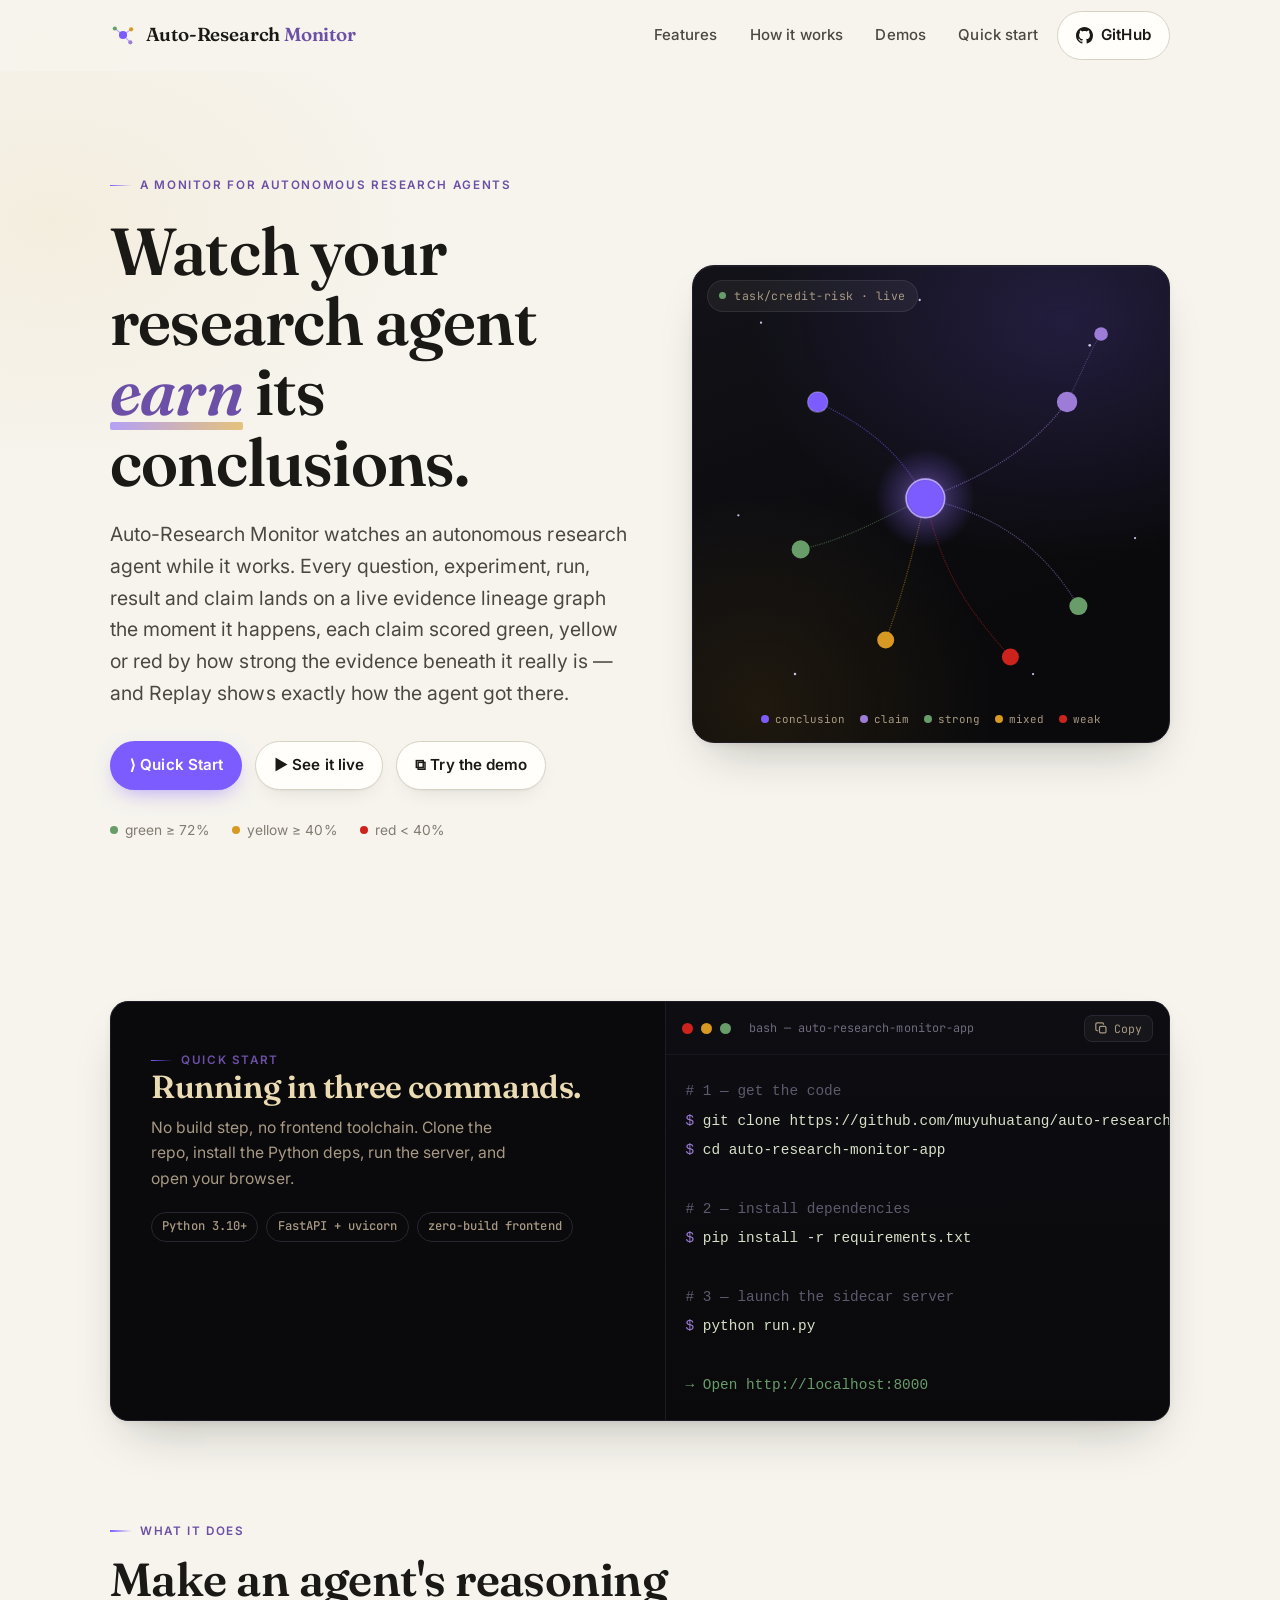
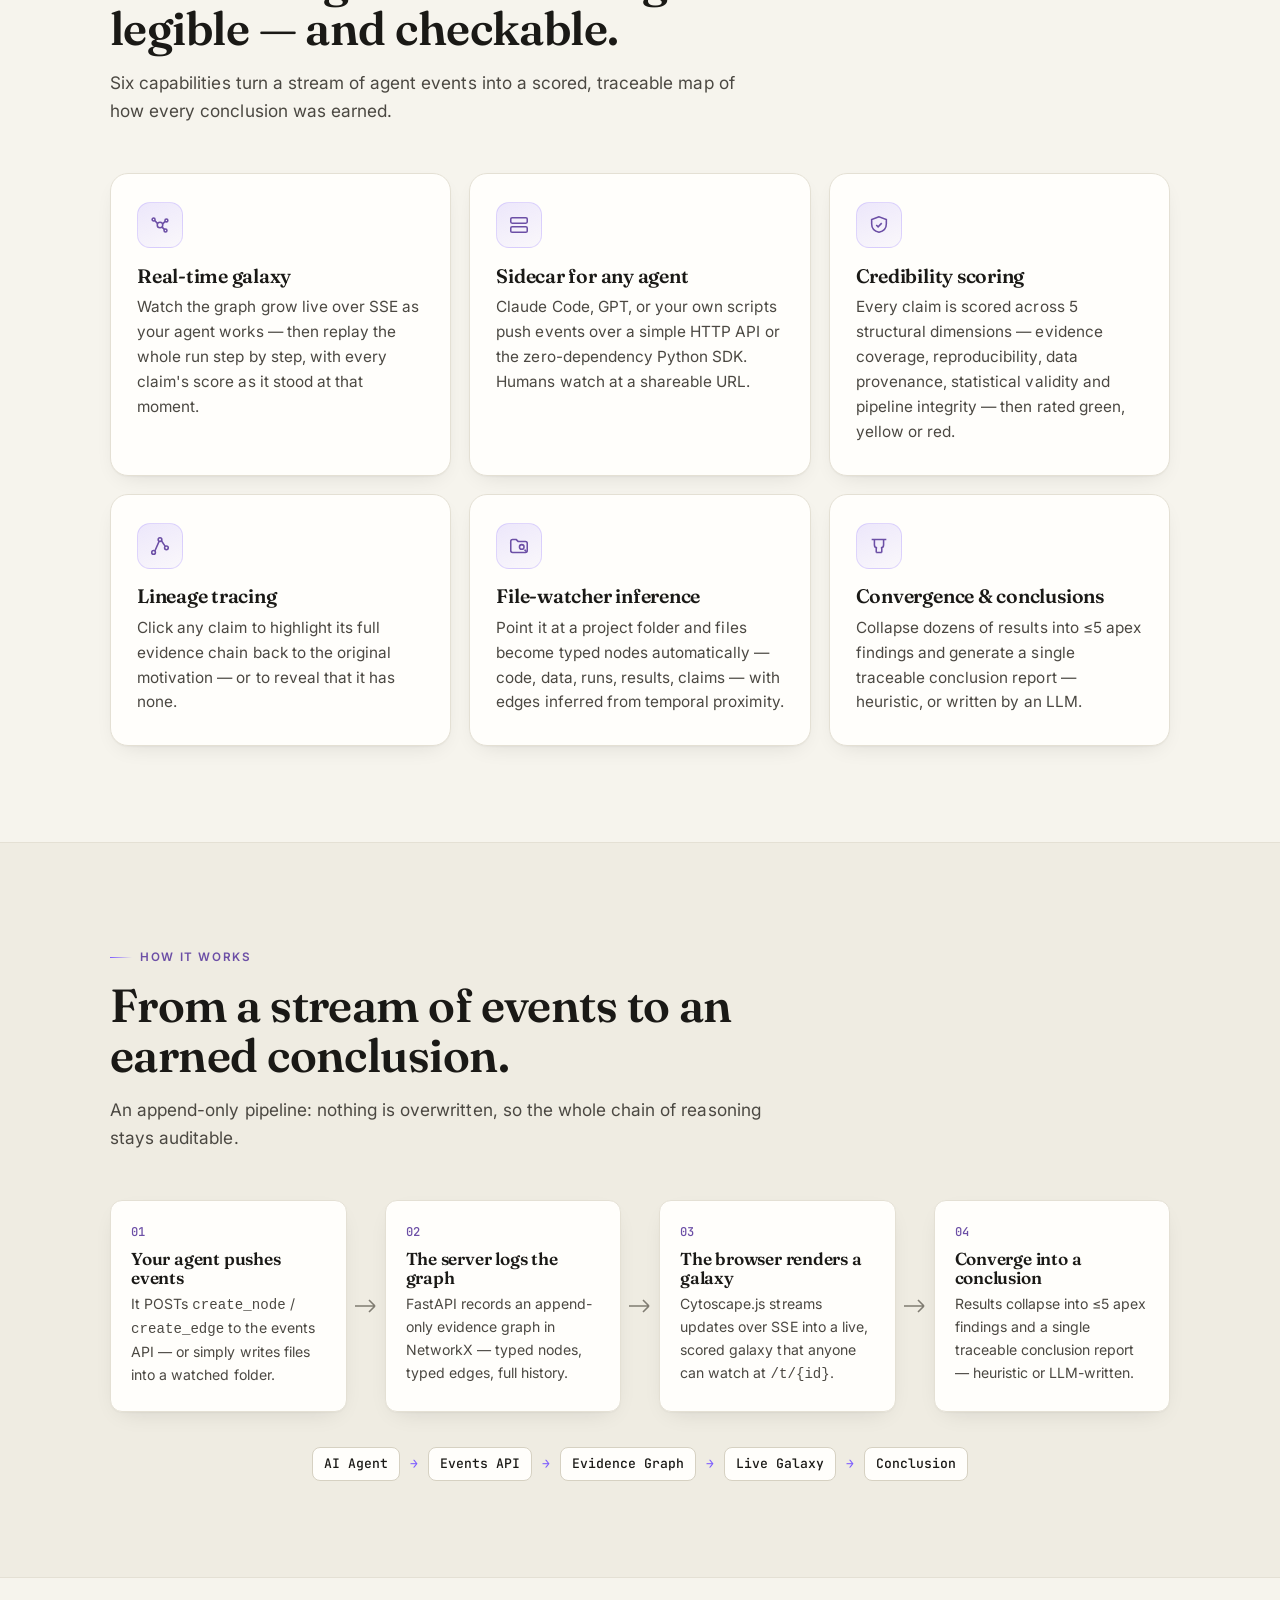
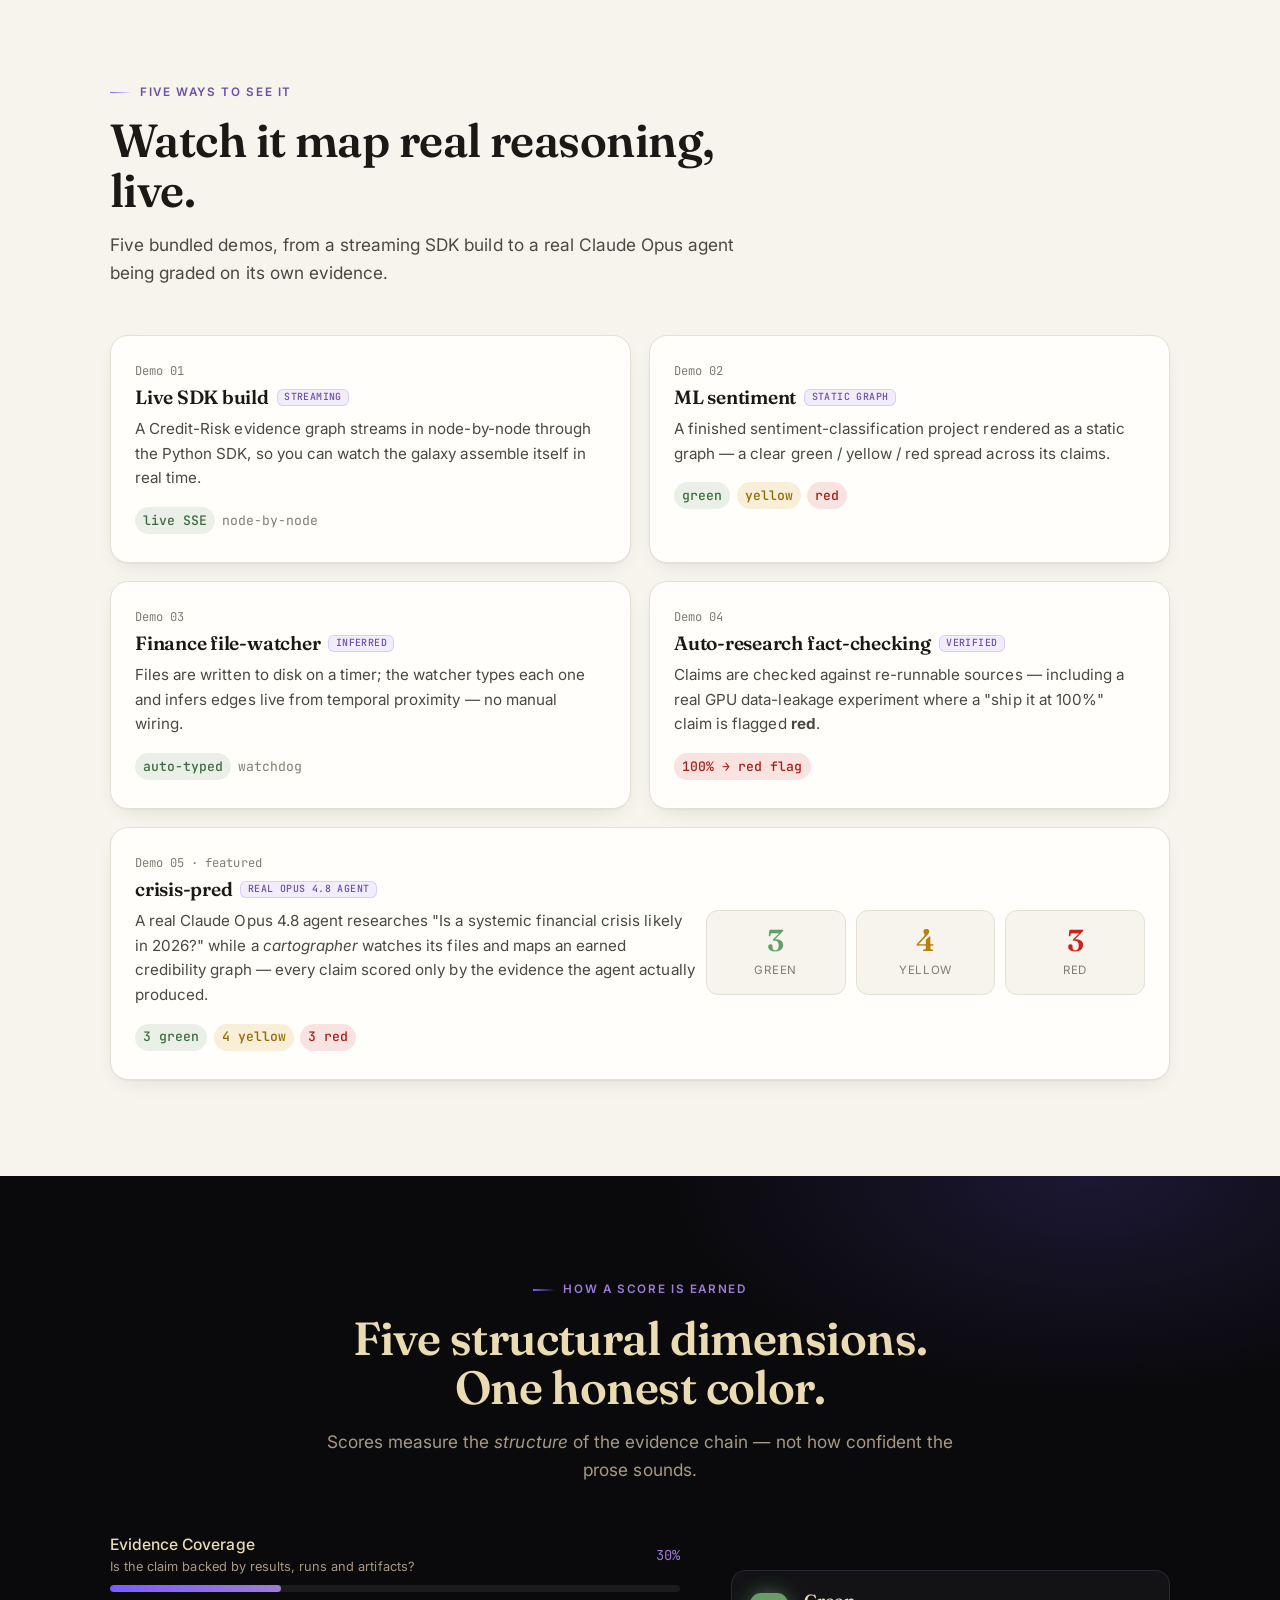
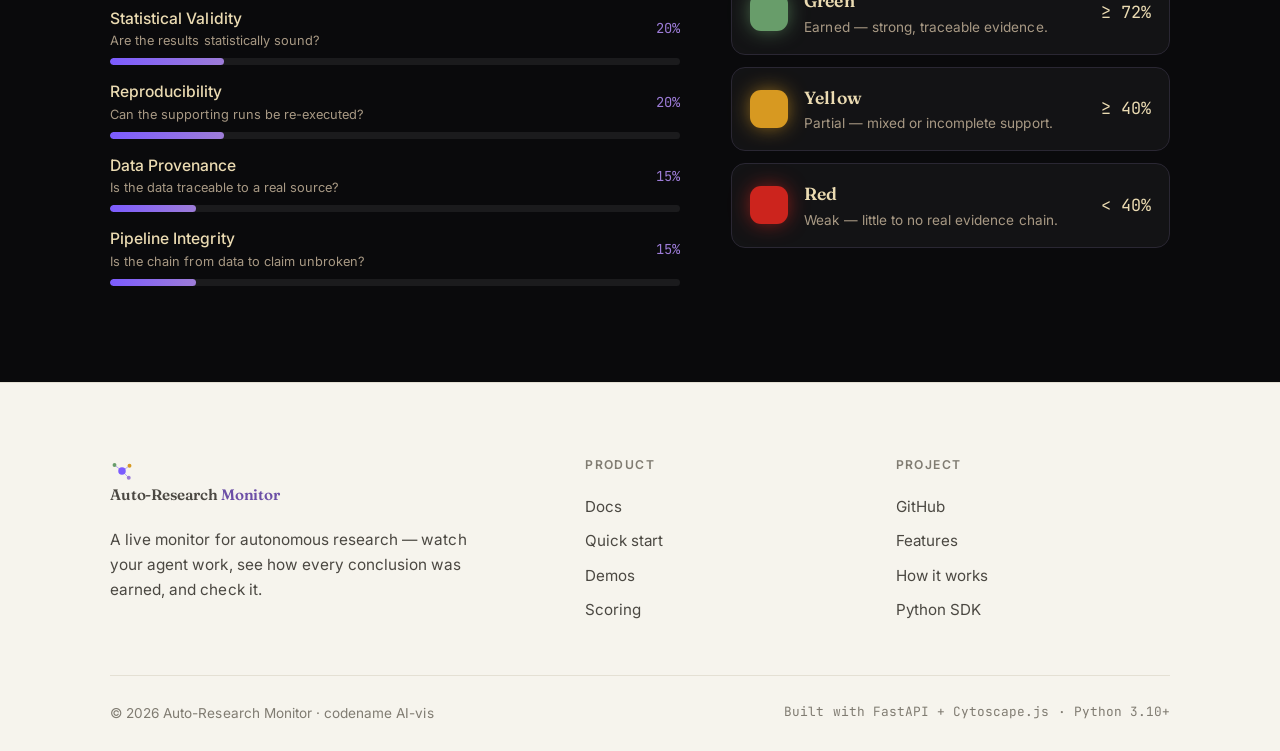
==== index.html @ 01b4f95c "Pages site" ====
<!DOCTYPE html>
<html lang="en">
<head>
<meta charset="UTF-8" />
<meta name="viewport" content="width=device-width, initial-scale=1.0" />
<title>Auto-Research Monitor — watch your research agent earn its conclusions</title>
<meta name="description" content="A live monitor for autonomous research agents. Every question, experiment, run, result and claim on one evidence lineage graph, each claim scored green/yellow/red by how strong the evidence beneath it really is." />

<!-- Open Graph -->
<meta property="og:title" content="Auto-Research Monitor" />
<meta property="og:description" content="Watch your research agent earn its conclusions: every claim scored by the evidence beneath it." />
<meta property="og:type" content="website" />
<meta property="og:url" content="https://muyuhuatang.github.io/auto-research-monitor/" />
<meta property="og:image" content="https://muyuhuatang.github.io/auto-research-monitor/media/hero-galaxy.png" />
<meta name="twitter:card" content="summary_large_image" />
<link rel="canonical" href="https://muyuhuatang.github.io/auto-research-monitor/" />

<link rel="preconnect" href="https://fonts.googleapis.com" />
<link rel="preconnect" href="https://fonts.gstatic.com" crossorigin />
<link href="https://fonts.googleapis.com/css2?family=Fraunces:opsz,wght@9..144,400;9..144,500;9..144,600;9..144,700&family=Inter:wght@400;450;500;600&family=JetBrains+Mono:wght@400;500&display=swap" rel="stylesheet" />

<link rel="icon" href="data:image/svg+xml,%3Csvg xmlns='http://www.w3.org/2000/svg' viewBox='0 0 32 32'%3E%3Ccircle cx='16' cy='16' r='5' fill='%237C5CFF'/%3E%3Ccircle cx='6' cy='8' r='2.5' fill='%23689D6A'/%3E%3Ccircle cx='26' cy='9' r='2.5' fill='%23D79921'/%3E%3Ccircle cx='25' cy='25' r='2.5' fill='%239D7CD8'/%3E%3Cg stroke='%237C5CFF' stroke-width='1' opacity='.5'%3E%3Cline x1='16' y1='16' x2='6' y2='8'/%3E%3Cline x1='16' y1='16' x2='26' y2='9'/%3E%3Cline x1='16' y1='16' x2='25' y2='25'/%3E%3C/g%3E%3C/svg%3E" />

<style>
  :root {
    /* Light "openclaw" base */
    --cream: #f6f4ed;
    --cream-2: #efece2;
    --paper: #fffefb;
    --ink: #1a1916;
    --ink-soft: #4b4842;
    --ink-faint: #807c72;
    --line: #e4e0d4;
    --line-strong: #d6d1c2;

    /* Product accents (echo the real app palette) */
    --violet: #7C5CFF;
    --violet-2: #9D7CD8;
    --violet-deep: #6C4FA6;
    --amber: #D79921;
    --green: #689D6A;
    --yellow: #D79921;
    --red: #CC241D;

    /* Galaxy (dark panel) */
    --galaxy: #0a0a0c;
    --galaxy-2: #131319;
    --galaxy-line: #2a2733;
    --galaxy-text: #EBDBB2;
    --galaxy-muted: #A89984;

    --radius: 18px;
    --radius-sm: 12px;
    --shadow-card: 0 1px 2px rgba(26,25,22,.04), 0 8px 24px -12px rgba(26,25,22,.16);
    --shadow-lift: 0 2px 6px rgba(26,25,22,.06), 0 24px 48px -20px rgba(26,25,22,.28);
    --maxw: 1140px;
    --ease: cubic-bezier(.22,.61,.36,1);
  }

  * { box-sizing: border-box; }
  html { scroll-behavior: smooth; -webkit-text-size-adjust: 100%; }
  @media (prefers-reduced-motion: reduce) {
    html { scroll-behavior: auto; }
    *, *::before, *::after { animation-duration: .001ms !important; animation-iteration-count: 1 !important; transition-duration: .001ms !important; }
  }

  body {
    margin: 0;
    font-family: "Inter", system-ui, sans-serif;
    color: var(--ink);
    background-color: var(--cream);
    background-image:
      radial-gradient(900px 500px at 82% -8%, rgba(124,92,255,.10), transparent 60%),
      radial-gradient(700px 460px at 4% 4%, rgba(215,153,33,.07), transparent 55%);
    line-height: 1.62;
    font-size: 17px;
    letter-spacing: .002em;
    -webkit-font-smoothing: antialiased;
    text-rendering: optimizeLegibility;
  }

  h1, h2, h3 { font-family: "Fraunces", Georgia, serif; font-weight: 600; line-height: 1.06; letter-spacing: -.012em; color: var(--ink); margin: 0; }

  a { color: inherit; text-decoration: none; }
  img, svg { display: block; max-width: 100%; }

  :focus-visible { outline: 2.5px solid var(--violet); outline-offset: 3px; border-radius: 4px; }

  .wrap { width: 100%; max-width: var(--maxw); margin-inline: auto; padding-inline: clamp(20px, 5vw, 40px); }

  .eyebrow {
    display: inline-flex; align-items: center; gap: .5rem;
    font-size: .73rem; font-weight: 600; letter-spacing: .14em; text-transform: uppercase;
    color: var(--violet-deep);
  }
  .eyebrow::before { content: ""; width: 22px; height: 1.5px; background: linear-gradient(90deg, var(--violet), transparent); }

  /* skip link */
  .skip { position: absolute; left: -999px; top: 0; background: var(--ink); color: var(--cream); padding: .7rem 1.1rem; border-radius: 0 0 10px 0; z-index: 200; }
  .skip:focus { left: 0; }

  /* ---------- NAV ---------- */
  header.nav {
    position: sticky; top: 0; z-index: 100;
    background: color-mix(in srgb, var(--cream) 82%, transparent);
    backdrop-filter: saturate(160%) blur(14px);
    -webkit-backdrop-filter: saturate(160%) blur(14px);
    border-bottom: 1px solid transparent;
    transition: border-color .3s, background .3s;
  }
  header.nav.scrolled { border-bottom-color: var(--line); background: color-mix(in srgb, var(--cream) 90%, transparent); }
  .nav-inner { display: flex; align-items: center; justify-content: space-between; height: 70px; }
  .brand { display: inline-flex; align-items: center; gap: .6rem; font-family: "Fraunces", serif; font-weight: 600; font-size: 1.18rem; letter-spacing: -.01em; }
  .brand .mark { flex: none; }
  .brand b { color: var(--violet-deep); font-weight: 600; }

  .nav-links { display: flex; align-items: center; gap: .35rem; }
  .nav-links a.navlink {
    padding: .5rem .85rem; border-radius: 999px; font-size: .94rem; font-weight: 500; color: var(--ink-soft);
    transition: color .18s, background .18s;
  }
  .nav-links a.navlink:hover { color: var(--ink); background: var(--cream-2); }

  .btn {
    display: inline-flex; align-items: center; gap: .5rem; justify-content: center;
    font-family: inherit; font-size: .95rem; font-weight: 600; cursor: pointer;
    padding: .7rem 1.15rem; border-radius: 999px; border: 1px solid transparent;
    transition: transform .16s var(--ease), box-shadow .2s, background .2s, border-color .2s, color .2s;
    white-space: nowrap;
  }
  .btn:active { transform: translateY(1px); }
  .btn-primary { background: var(--ink); color: var(--cream); box-shadow: 0 6px 18px -8px rgba(26,25,22,.5); }
  .btn-primary:hover { background: #2c2a25; transform: translateY(-2px); box-shadow: 0 12px 26px -10px rgba(26,25,22,.5); }
  .btn-violet { background: var(--violet); color: #fff; box-shadow: 0 8px 22px -8px rgba(124,92,255,.6); }
  .btn-violet:hover { background: var(--violet-deep); transform: translateY(-2px); box-shadow: 0 14px 30px -10px rgba(124,92,255,.6); }
  .btn-ghost { background: var(--paper); color: var(--ink); border-color: var(--line-strong); box-shadow: var(--shadow-card); }
  .btn-ghost:hover { border-color: var(--violet-2); transform: translateY(-2px); }
  .btn-git { background: var(--paper); border-color: var(--line-strong); color: var(--ink); font-weight: 600; }
  .btn-git:hover { border-color: var(--ink); transform: translateY(-1px); }

  .nav-toggle { display: none; }

  /* ---------- HERO ---------- */
  .hero { padding: clamp(48px, 8vw, 96px) 0 clamp(40px, 6vw, 64px); position: relative; }
  .hero-grid { display: grid; grid-template-columns: 1.04fr .96fr; gap: clamp(32px, 5vw, 68px); align-items: center; }

  .hero h1 { font-size: clamp(2.5rem, 5.6vw, 4.15rem); font-weight: 600; margin-top: 1.3rem; }
  .hero h1 .accent { font-style: italic; color: var(--violet-deep); position: relative; }
  .hero h1 .accent::after {
    content: ""; position: absolute; left: 0; right: 0; bottom: .04em; height: .12em;
    background: linear-gradient(90deg, var(--violet), var(--amber)); border-radius: 2px; opacity: .55;
  }
  .hero p.lede { font-size: clamp(1.05rem, 1.7vw, 1.22rem); color: var(--ink-soft); max-width: 34ch; margin: 1.4rem 0 0; }
  @media (min-width: 901px){ .hero p.lede { max-width: 46ch; } }
  .hero-cta { display: flex; flex-wrap: wrap; gap: .8rem; margin-top: 2rem; }
  .hero-meta { margin-top: 1.8rem; display: flex; flex-wrap: wrap; gap: 1.4rem; color: var(--ink-faint); font-size: .86rem; }
  .hero-meta span { display: inline-flex; align-items: center; gap: .45rem; }
  .dot { width: 8px; height: 8px; border-radius: 50%; flex: none; }

  /* fade/stagger entrance */
  .reveal { opacity: 0; transform: translateY(16px); animation: rise .8s var(--ease) forwards; }
  @keyframes rise { to { opacity: 1; transform: none; } }
  .d1{animation-delay:.05s}.d2{animation-delay:.13s}.d3{animation-delay:.21s}.d4{animation-delay:.29s}.d5{animation-delay:.37s}

  /* GALAXY PANEL */
  .galaxy-panel {
    position: relative; border-radius: 22px; overflow: hidden;
    background:
      radial-gradient(120% 90% at 78% 12%, rgba(124,92,255,.18), transparent 55%),
      radial-gradient(90% 80% at 14% 92%, rgba(215,153,33,.10), transparent 55%),
      linear-gradient(160deg, #121218, var(--galaxy) 70%);
    border: 1px solid #1f1d28;
    box-shadow: var(--shadow-lift), inset 0 1px 0 rgba(255,255,255,.04);
    aspect-ratio: 1 / 1;
  }
  .galaxy-panel .pchip {
    position: absolute; top: 14px; left: 14px; z-index: 4;
    display: inline-flex; align-items: center; gap: .5rem;
    font-size: .72rem; letter-spacing: .04em; color: var(--galaxy-muted);
    background: rgba(255,255,255,.05); border: 1px solid rgba(255,255,255,.08);
    padding: .35rem .7rem; border-radius: 999px; font-family: "JetBrains Mono", monospace;
  }
  .pchip .live { width: 7px; height: 7px; border-radius: 50%; background: var(--green); box-shadow: 0 0 0 0 rgba(104,157,106,.7); animation: pulse 2s infinite; }
  @keyframes pulse { 0%{ box-shadow:0 0 0 0 rgba(104,157,106,.55);} 70%{ box-shadow:0 0 0 7px rgba(104,157,106,0);} 100%{ box-shadow:0 0 0 0 rgba(104,157,106,0);} }
  .galaxy-panel .legend {
    position: absolute; bottom: 14px; left: 14px; right: 14px; z-index: 4;
    display: flex; flex-wrap: wrap; gap: .9rem; justify-content: center;
    font-size: .68rem; color: var(--galaxy-muted); font-family: "JetBrains Mono", monospace;
  }
  .galaxy-panel .legend span { display: inline-flex; align-items: center; gap: .4rem; }
  .svg-galaxy { position: absolute; inset: 0; width: 100%; height: 100%; }
  .twinkle { animation: tw 3.4s ease-in-out infinite; }
  @keyframes tw { 0%,100%{ opacity:.35;} 50%{ opacity:.9;} }
  .node-core { transform-box: fill-box; transform-origin: center; }
  .grow { animation: grow 1s var(--ease) backwards; }
  @keyframes grow { from { opacity: 0; transform: scale(.2);} to { opacity:1; transform: scale(1);} }
  .edge { stroke-dasharray: 1; stroke-dashoffset: 1; animation: draw 1.4s var(--ease) backwards; }
  @keyframes draw { to { stroke-dashoffset: 0; } }

  /* ---------- QUICK BAND (under hero) ---------- */
  .quickband { padding-bottom: clamp(40px, 6vw, 56px); }
  .codecard {
    background: var(--galaxy); border-radius: var(--radius); border: 1px solid #1d1b25;
    box-shadow: var(--shadow-lift); overflow: hidden;
    display: grid; grid-template-columns: 1.1fr 1fr;
  }
  .codecard .copyblock { padding: clamp(26px, 3.5vw, 40px); color: var(--galaxy-text); position: relative; }
  .codecard .copyblock h2 { color: var(--galaxy-text); font-size: clamp(1.5rem, 2.6vw, 2rem); }
  .codecard .copyblock p { color: var(--galaxy-muted); margin: .7rem 0 0; font-size: .98rem; max-width: 38ch; }
  .codecard .copyblock .tags { display: flex; flex-wrap: wrap; gap: .5rem; margin-top: 1.3rem; }
  .codecard .copyblock .tags b {
    font-weight: 500; font-size: .76rem; font-family: "JetBrains Mono", monospace; color: var(--galaxy-muted);
    border: 1px solid var(--galaxy-line); border-radius: 999px; padding: .25rem .65rem;
  }
  /* min-width:0 lets a long command scroll inside pre.code instead of widening the grid
     track — the git clone URL otherwise pushed the whole card past a phone's width. */
  .terminal { background: linear-gradient(180deg, #0d0d12, #0a0a0c); border-left: 1px solid #1d1b25; padding: 0; display: flex; flex-direction: column; min-width: 0; }
  .term-bar { display: flex; align-items: center; gap: .5rem; padding: .8rem 1rem; border-bottom: 1px solid #18161f; }
  .term-bar i { width: 11px; height: 11px; border-radius: 50%; display: block; }
  .term-bar .t-title { margin-left: .6rem; font-family: "JetBrains Mono", monospace; font-size: .74rem; color: #6f6a7e; }
  .term-bar .copy-btn { margin-left: auto; }
  .copy-btn {
    font-family: "JetBrains Mono", monospace; font-size: .72rem; color: var(--galaxy-muted); cursor: pointer;
    background: rgba(255,255,255,.04); border: 1px solid var(--galaxy-line); border-radius: 8px; padding: .3rem .6rem;
    display: inline-flex; align-items: center; gap: .4rem; transition: all .18s;
  }
  .copy-btn:hover { color: var(--galaxy-text); border-color: var(--violet-2); background: rgba(124,92,255,.12); }
  .copy-btn.copied { color: var(--green); border-color: var(--green); }
  pre.code { margin: 0; padding: 1.3rem 1.2rem; overflow-x: auto; font-family: "JetBrains Mono", monospace; font-size: .9rem; line-height: 1.9; color: var(--galaxy-text); flex: 1; }
  pre.code .pmt { color: var(--violet-2); user-select: none; }
  pre.code .cmd { color: #d7e0c8; }
  pre.code .cm { color: #5e5a6e; }
  pre.code .ok { color: var(--green); }

  /* ---------- SECTION SHELL ---------- */
  section { padding: clamp(54px, 8vw, 96px) 0; }
  .sec-head { max-width: 60ch; }
  .sec-head h2 { font-size: clamp(2rem, 3.8vw, 2.9rem); margin-top: .9rem; }
  .sec-head p { color: var(--ink-soft); font-size: 1.08rem; margin: 1rem 0 0; }
  .sec-center { text-align: center; margin-inline: auto; }
  .sec-center .eyebrow { justify-content: center; }

  /* ---------- FEATURES ---------- */
  .features { padding-top: clamp(20px, 3vw, 36px); }
  .feature-grid { display: grid; grid-template-columns: repeat(3, 1fr); gap: 18px; margin-top: 3rem; }
  .fcard {
    background: var(--paper); border: 1px solid var(--line); border-radius: var(--radius);
    padding: 28px 26px 30px; box-shadow: var(--shadow-card);
    transition: transform .25s var(--ease), box-shadow .25s, border-color .25s;
    position: relative; overflow: hidden;
  }
  .fcard::after { content: ""; position: absolute; inset: 0 0 auto 0; height: 3px; background: linear-gradient(90deg, var(--violet), var(--amber)); opacity: 0; transition: opacity .25s; }
  .fcard:hover { transform: translateY(-4px); box-shadow: var(--shadow-lift); border-color: var(--line-strong); }
  .fcard:hover::after { opacity: 1; }
  .ficon {
    width: 46px; height: 46px; border-radius: 13px; display: grid; place-items: center; margin-bottom: 1.1rem;
    background: linear-gradient(155deg, rgba(124,92,255,.14), rgba(124,92,255,.04));
    border: 1px solid rgba(124,92,255,.2); color: var(--violet-deep);
  }
  .fcard h3 { font-size: 1.22rem; font-weight: 600; }
  .fcard p { color: var(--ink-soft); font-size: .96rem; margin: .55rem 0 0; }

  /* ---------- HOW IT WORKS (pipeline) ---------- */
  .how { background: var(--cream-2); border-block: 1px solid var(--line); }
  .pipeline { display: flex; align-items: stretch; gap: 0; margin-top: 3rem; flex-wrap: wrap; }
  .pstep {
    flex: 1 1 0; min-width: 180px; background: var(--paper); border: 1px solid var(--line); border-radius: var(--radius-sm);
    padding: 22px 20px 24px; position: relative; box-shadow: var(--shadow-card);
  }
  .pstep .pnum { font-family: "JetBrains Mono", monospace; font-size: .76rem; color: var(--violet-deep); font-weight: 500; }
  .pstep h3 { font-size: 1.08rem; margin-top: .5rem; font-weight: 600; }
  .pstep p { font-size: .88rem; color: var(--ink-soft); margin: .4rem 0 0; }
  .parrow { flex: 0 0 auto; align-self: center; color: var(--ink-faint); padding: 0 6px; }
  @media (max-width: 760px){ .parrow { transform: rotate(90deg); padding: 6px 0; align-self: center; } }
  .flowstrip {
    margin-top: 2.2rem; display: flex; flex-wrap: wrap; align-items: center; gap: .6rem; justify-content: center;
    font-family: "JetBrains Mono", monospace; font-size: .82rem; color: var(--ink-soft);
  }
  .flowstrip b { background: var(--paper); border: 1px solid var(--line-strong); border-radius: 8px; padding: .35rem .7rem; font-weight: 500; color: var(--ink); }
  .flowstrip .arr { color: var(--violet); font-weight: 700; }

  /* ---------- DEMOS ---------- */
  .demo-grid { display: grid; grid-template-columns: repeat(6, 1fr); gap: 18px; margin-top: 3rem; }
  .demo {
    background: var(--paper); border: 1px solid var(--line); border-radius: var(--radius);
    padding: 26px 24px 28px; box-shadow: var(--shadow-card);
    transition: transform .25s var(--ease), box-shadow .25s, border-color .25s;
  }
  .demo:hover { transform: translateY(-4px); box-shadow: var(--shadow-lift); border-color: var(--line-strong); }
  .demo.span3 { grid-column: span 3; }
  .demo.span2 { grid-column: span 2; }
  .demo.span6 { grid-column: span 6; }
  .demo .num { font-family: "JetBrains Mono", monospace; font-size: .76rem; color: var(--ink-faint); }
  .demo h3 { font-size: 1.2rem; font-weight: 600; margin-top: .35rem; display: flex; align-items: center; gap: .5rem; flex-wrap: wrap; }
  .demo h3 .tag {
    font-family: "JetBrains Mono", monospace; font-size: .62rem; letter-spacing: .04em; text-transform: uppercase;
    color: var(--violet-deep); background: rgba(124,92,255,.1); border: 1px solid rgba(124,92,255,.22);
    border-radius: 6px; padding: .15rem .4rem; font-weight: 500;
  }
  .demo p { color: var(--ink-soft); font-size: .95rem; margin: .6rem 0 0; }
  .demo .score { display: inline-flex; gap: .4rem; margin-top: 1rem; align-items: center; font-size: .82rem; color: var(--ink-faint); font-family: "JetBrains Mono", monospace; }
  .pill { display: inline-flex; align-items: center; gap: .35rem; padding: .18rem .5rem; border-radius: 999px; font-weight: 500; }
  .pill.g { background: rgba(104,157,106,.14); color: #3d6b3f; }
  .pill.y { background: rgba(215,153,33,.16); color: #946a07; }
  .pill.r { background: rgba(204,36,29,.12); color: #a3201a; }

  .crisis-feat { grid-column: span 6; display: grid; grid-template-columns: 1.3fr 1fr; }
  .crisis-feat .left { padding-right: 8px; }
  .crisis-feat .right { display: grid; grid-template-columns: repeat(3,1fr); gap: 10px; align-content: center; }
  .scorebox { text-align: center; border: 1px solid var(--line); border-radius: 12px; padding: 14px 6px; background: var(--cream); }
  .scorebox .n { font-family: "Fraunces", serif; font-size: 1.9rem; font-weight: 600; line-height: 1; }
  .scorebox .l { font-size: .72rem; color: var(--ink-faint); margin-top: .35rem; text-transform: uppercase; letter-spacing: .06em; }
  .scorebox.g .n { color: var(--green); } .scorebox.y .n { color: #b87f10; } .scorebox.r .n { color: var(--red); }

  /* ---------- CREDIBILITY STRIP ---------- */
  .cred { background: var(--galaxy); color: var(--galaxy-text); border-radius: 0; position: relative; overflow: hidden; }
  .cred::before { content:""; position:absolute; inset:0; background: radial-gradient(700px 360px at 85% 0%, rgba(124,92,255,.16), transparent 60%); pointer-events:none; }
  .cred .eyebrow { color: var(--violet-2); }
  .cred .sec-head h2 { color: var(--galaxy-text); }
  .cred .sec-head p { color: var(--galaxy-muted); }
  .cred-grid { display: grid; grid-template-columns: 1.3fr 1fr; gap: clamp(28px, 4vw, 56px); margin-top: 3rem; align-items: center; }
  .dims { display: grid; gap: 14px; }
  .dim { display: grid; grid-template-columns: 1fr auto; gap: .4rem 1rem; align-items: center; }
  .dim .name { font-size: .98rem; font-weight: 500; }
  .dim .name small { display: block; color: var(--galaxy-muted); font-weight: 400; font-size: .8rem; }
  .dim .wt { font-family: "JetBrains Mono", monospace; font-size: .86rem; color: var(--violet-2); }
  .dim .bar { grid-column: 1 / -1; height: 7px; border-radius: 99px; background: rgba(255,255,255,.07); overflow: hidden; }
  .dim .bar i { display: block; height: 100%; border-radius: 99px; background: linear-gradient(90deg, var(--violet), var(--violet-2)); animation: fill 1.1s var(--ease) backwards; }
  @keyframes fill { from { width: 0 !important; } }

  .thresh { display: grid; gap: 12px; }
  .thresh .trow { display: flex; align-items: center; gap: 1rem; background: rgba(255,255,255,.035); border: 1px solid var(--galaxy-line); border-radius: 14px; padding: 16px 18px; }
  .thresh .swatch { width: 38px; height: 38px; border-radius: 11px; flex: none; box-shadow: 0 0 22px -4px currentColor; }
  .thresh .swatch.g { background: var(--green); color: var(--green); }
  .thresh .swatch.y { background: var(--yellow); color: var(--yellow); }
  .thresh .swatch.r { background: var(--red); color: var(--red); }
  .thresh .tx b { font-family: "Fraunces", serif; font-size: 1.1rem; font-weight: 600; }
  .thresh .tx span { display: block; color: var(--galaxy-muted); font-size: .85rem; }
  .thresh .pct { margin-left: auto; font-family: "JetBrains Mono", monospace; font-size: 1.05rem; color: var(--galaxy-text); }

  /* ---------- FOOTER ---------- */
  footer { background: var(--cream); border-top: 1px solid var(--line); padding: clamp(48px, 6vw, 72px) 0 40px; }
  .foot-grid { display: grid; grid-template-columns: 1.6fr 1fr 1fr; gap: 36px; }
  footer .brand { font-size: 1.3rem; margin-bottom: .9rem; }
  footer .tagline { color: var(--ink-soft); max-width: 38ch; font-size: .96rem; }
  .foot-col h4 { font-size: .76rem; text-transform: uppercase; letter-spacing: .12em; color: var(--ink-faint); margin: 0 0 1rem; font-family: "Inter", sans-serif; font-weight: 600; }
  .foot-col a { display: block; color: var(--ink-soft); font-size: .95rem; padding: .3rem 0; transition: color .15s; width: fit-content; }
  .foot-col a:hover { color: var(--violet-deep); }
  .foot-bottom { margin-top: 3rem; padding-top: 1.6rem; border-top: 1px solid var(--line); display: flex; flex-wrap: wrap; gap: 1rem; justify-content: space-between; align-items: center; color: var(--ink-faint); font-size: .85rem; }
  .foot-bottom .stack { font-family: "JetBrains Mono", monospace; font-size: .8rem; }

  /* ---------- RESPONSIVE ---------- */
  @media (max-width: 960px){
    .feature-grid { grid-template-columns: repeat(2, 1fr); }
    .codecard, .cred-grid { grid-template-columns: 1fr; }
    .terminal { border-left: none; border-top: 1px solid #1d1b25; }
    .demo-grid { grid-template-columns: repeat(2, 1fr); }
    .demo.span3, .demo.span2 { grid-column: span 2; }
    .crisis-feat { grid-template-columns: 1fr; }
    .crisis-feat .right { margin-top: 18px; }
  }
  @media (max-width: 900px){
    .hero-grid { grid-template-columns: 1fr; }
    .hero-visual { max-width: 460px; margin-inline: auto; width: 100%; }
    .nav-links { display: none; position: fixed; top: 70px; left: 0; right: 0; flex-direction: column; align-items: stretch; gap: 0; background: var(--paper); border-bottom: 1px solid var(--line); padding: .6rem clamp(20px,5vw,40px) 1.2rem; box-shadow: var(--shadow-lift); }
    .nav-links.open { display: flex; }
    .nav-links a.navlink { padding: .85rem 0; border-radius: 0; border-bottom: 1px solid var(--line); }
    .nav-links .btn { margin-top: .8rem; }
    .nav-toggle { display: inline-flex; }
  }
  @media (max-width: 620px){
    body { font-size: 16px; }
    .feature-grid, .demo-grid { grid-template-columns: 1fr; }
    .demo.span3, .demo.span2 { grid-column: span 1; }
    .foot-grid { grid-template-columns: 1fr 1fr; }
    .foot-col.first { grid-column: 1 / -1; }
    .crisis-feat .right { grid-template-columns: repeat(3,1fr); }
    .hero-cta .btn { flex: 1 1 auto; }
  }

  .nav-toggle { background: var(--paper); border: 1px solid var(--line-strong); width: 42px; height: 42px; border-radius: 11px; align-items: center; justify-content: center; cursor: pointer; }
  .nav-toggle span, .nav-toggle span::before, .nav-toggle span::after { content: ""; display: block; width: 18px; height: 2px; background: var(--ink); border-radius: 2px; position: relative; transition: .25s; }
  .nav-toggle span::before { position: absolute; top: -6px; } .nav-toggle span::after { position: absolute; top: 6px; }
  .nav-toggle[aria-expanded="true"] span { background: transparent; }
  .nav-toggle[aria-expanded="true"] span::before { top: 0; transform: rotate(45deg); }
  .nav-toggle[aria-expanded="true"] span::after { top: 0; transform: rotate(-45deg); }
</style>
</head>
<body>

<a class="skip" href="#main">Skip to content</a>

<!-- ============ NAV ============ -->
<header class="nav" id="siteNav">
  <div class="wrap nav-inner">
    <a class="brand" href="#top" aria-label="Auto-Research Monitor — home">
      <svg class="mark" width="26" height="26" viewBox="0 0 32 32" aria-hidden="true">
        <g stroke="#7C5CFF" stroke-width="1.3" opacity=".5">
          <line x1="16" y1="16" x2="6" y2="8"/><line x1="16" y1="16" x2="26" y2="9"/><line x1="16" y1="16" x2="25" y2="25"/>
        </g>
        <circle cx="16" cy="16" r="5" fill="#7C5CFF"/>
        <circle cx="6" cy="8" r="2.6" fill="#689D6A"/>
        <circle cx="26" cy="9" r="2.6" fill="#D79921"/>
        <circle cx="25" cy="25" r="2.6" fill="#9D7CD8"/>
      </svg>
      <span>Auto-Research&nbsp;<b>Monitor</b></span>
    </a>

    <nav class="nav-links" id="navLinks" aria-label="Primary">
      <a class="navlink" href="#features">Features</a>
      <a class="navlink" href="#how">How it works</a>
      <a class="navlink" href="#demos">Demos</a>
      <a class="navlink" href="#quickstart">Quick start</a>
      <a class="btn btn-git" href="https://github.com/muyuhuatang/auto-research-monitor-app" aria-label="View on GitHub">
        <svg width="17" height="17" viewBox="0 0 16 16" fill="currentColor" aria-hidden="true"><path d="M8 0C3.58 0 0 3.58 0 8c0 3.54 2.29 6.53 5.47 7.59.4.07.55-.17.55-.38 0-.19-.01-.82-.01-1.49-2.01.37-2.53-.49-2.69-.94-.09-.23-.48-.94-.82-1.13-.28-.15-.68-.52-.01-.53.63-.01 1.08.58 1.23.82.72 1.21 1.87.87 2.33.66.07-.52.28-.87.51-1.07-1.78-.2-3.64-.89-3.64-3.95 0-.87.31-1.59.82-2.15-.08-.2-.36-1.02.08-2.12 0 0 .67-.21 2.2.82.64-.18 1.32-.27 2-.27.68 0 1.36.09 2 .27 1.53-1.04 2.2-.82 2.2-.82.44 1.1.16 1.92.08 2.12.51.56.82 1.27.82 2.15 0 3.07-1.87 3.75-3.65 3.95.29.25.54.73.54 1.48 0 1.07-.01 1.93-.01 2.2 0 .21.15.46.55.38A8.01 8.01 0 0016 8c0-4.42-3.58-8-8-8z"/></svg>
        GitHub
      </a>
    </nav>

    <button class="nav-toggle" id="navToggle" aria-label="Toggle menu" aria-controls="navLinks" aria-expanded="false"><span></span></button>
  </div>
</header>

<main id="main">
<span id="top"></span>

<!-- ============ HERO ============ -->
<section class="hero">
  <div class="wrap hero-grid">
    <div class="hero-copy">
      <span class="eyebrow reveal d1">A monitor for autonomous research agents</span>
      <h1 class="reveal d2">Watch your research agent <span class="accent">earn</span> its conclusions.</h1>
      <p class="lede reveal d3">Auto-Research Monitor watches an autonomous research agent while it works. Every question, experiment, run, result and claim lands on a live evidence lineage graph the moment it happens, each claim scored green, yellow or red by how strong the evidence beneath it really is — and Replay shows exactly how the agent got there.</p>
      <div class="hero-cta reveal d4">
        <a class="btn btn-violet" href="#quickstart">⟩ Quick Start</a>
        <a class="btn btn-ghost" href="#demos">▶ See it live</a>
        <a class="btn btn-ghost" href="demo/">⧉ Try the demo</a>
      </div>
      <div class="hero-meta reveal d5">
        <span><i class="dot" style="background:var(--green)"></i> green ≥ 72%</span>
        <span><i class="dot" style="background:var(--yellow)"></i> yellow ≥ 40%</span>
        <span><i class="dot" style="background:var(--red)"></i> red &lt; 40%</span>
      </div>
    </div>

    <!-- GALAXY VISUAL -->
    <div class="hero-visual reveal d3">
      <div class="galaxy-panel">
        <span class="pchip"><span class="live"></span> task/credit-risk · live</span>
        <svg class="svg-galaxy" viewBox="0 0 420 420" role="img" aria-label="A force-directed evidence galaxy: glowing nodes for motivation, experiments, results and claims connected by hairline edges, converging on a violet conclusion node.">
          <defs>
            <radialGradient id="glowV" cx="50%" cy="50%" r="50%"><stop offset="0%" stop-color="#9D7CD8" stop-opacity=".55"/><stop offset="100%" stop-color="#7C5CFF" stop-opacity="0"/></radialGradient>
            <filter id="soft"><feGaussianBlur stdDeviation="1.1"/></filter>
          </defs>
          <!-- faint starfield -->
          <g fill="#cabfe6">
            <circle class="twinkle" cx="60" cy="50" r="1" style="animation-delay:.2s"/>
            <circle class="twinkle" cx="350" cy="70" r="1.2" style="animation-delay:1.1s"/>
            <circle class="twinkle" cx="300" cy="360" r="1" style="animation-delay:.6s"/>
            <circle class="twinkle" cx="90" cy="360" r="1.1" style="animation-delay:1.6s"/>
            <circle class="twinkle" cx="200" cy="30" r="1" style="animation-delay:.9s"/>
            <circle class="twinkle" cx="40" cy="220" r="1" style="animation-delay:.4s"/>
            <circle class="twinkle" cx="390" cy="240" r="1" style="animation-delay:1.3s"/>
          </g>

          <!-- edges -->
          <g stroke-width="1.1" fill="none">
            <path class="edge" d="M110,120 C150,140 180,160 205,205" stroke="#7C5CFF" opacity=".5" style="animation-delay:.2s"/>
            <path class="edge" d="M95,250 C140,240 170,220 205,205" stroke="#689D6A" opacity=".45" style="animation-delay:.35s"/>
            <path class="edge" d="M170,330 C185,290 195,250 205,205" stroke="#D79921" opacity=".45" style="animation-delay:.5s"/>
            <path class="edge" d="M205,205 C260,185 300,160 330,120" stroke="#9D7CD8" opacity=".55" style="animation-delay:.65s"/>
            <path class="edge" d="M205,205 C270,220 310,250 340,300" stroke="#9D7CD8" opacity=".5" style="animation-delay:.8s"/>
            <path class="edge" d="M205,205 C220,270 240,300 280,345" stroke="#CC241D" opacity=".45" style="animation-delay:.95s"/>
            <path class="edge" d="M330,120 C345,90 350,75 360,60" stroke="#9D7CD8" opacity=".35" style="animation-delay:1.1s"/>
          </g>

          <!-- conclusion hub -->
          <circle cx="205" cy="205" r="44" fill="url(#glowV)"/>
          <g class="grow node-core" style="animation-delay:.15s">
            <circle cx="205" cy="205" r="17" fill="#7C5CFF" filter="url(#soft)"/>
            <circle cx="205" cy="205" r="17" fill="none" stroke="#cdbcff" stroke-width="1.4" opacity=".8"/>
          </g>

          <!-- satellite nodes: type + score color -->
          <g class="grow node-core" style="animation-delay:.4s"><circle cx="110" cy="120" r="9" fill="#7C5CFF"/><circle cx="110" cy="120" r="9" fill="none" stroke="#fff" stroke-opacity=".25"/></g>
          <g class="grow node-core" style="animation-delay:.55s"><circle cx="95" cy="250" r="8" fill="#689D6A"/></g>
          <g class="grow node-core" style="animation-delay:.7s"><circle cx="170" cy="330" r="7.5" fill="#D79921"/></g>
          <g class="grow node-core" style="animation-delay:.85s"><circle cx="330" cy="120" r="9" fill="#9D7CD8"/></g>
          <g class="grow node-core" style="animation-delay:1s"><circle cx="340" cy="300" r="8" fill="#689D6A"/></g>
          <g class="grow node-core" style="animation-delay:1.15s"><circle cx="280" cy="345" r="7.5" fill="#CC241D"/></g>
          <g class="grow node-core" style="animation-delay:1.3s"><circle cx="360" cy="60" r="6" fill="#9D7CD8"/></g>
        </svg>
        <div class="legend">
          <span><i class="dot" style="background:#7C5CFF"></i> conclusion</span>
          <span><i class="dot" style="background:#9D7CD8"></i> claim</span>
          <span><i class="dot" style="background:#689D6A"></i> strong</span>
          <span><i class="dot" style="background:#D79921"></i> mixed</span>
          <span><i class="dot" style="background:#CC241D"></i> weak</span>
        </div>
      </div>
    </div>
  </div>
</section>

<!-- ============ QUICK START BAND ============ -->
<section class="quickband" id="quickstart" aria-labelledby="qs-h">
  <div class="wrap">
    <div class="codecard">
      <div class="copyblock">
        <span class="eyebrow">Quick start</span>
        <h2 id="qs-h">Running in three commands.</h2>
        <p>No build step, no frontend toolchain. Clone the repo, install the Python deps, run the server, and open your browser.</p>
        <div class="tags"><b>Python 3.10+</b><b>FastAPI + uvicorn</b><b>zero-build frontend</b></div>
      </div>
      <div class="terminal">
        <div class="term-bar">
          <i style="background:#CC241D"></i><i style="background:#D79921"></i><i style="background:#689D6A"></i>
          <span class="t-title">bash — auto-research-monitor-app</span>
          <button class="copy-btn" data-copy="git clone https://github.com/muyuhuatang/auto-research-monitor-app&#10;cd auto-research-monitor-app&#10;pip install -r requirements.txt&#10;python run.py" aria-label="Copy commands to clipboard">
            <svg width="13" height="13" viewBox="0 0 16 16" fill="none" stroke="currentColor" stroke-width="1.5" aria-hidden="true"><rect x="5.5" y="5.5" width="8" height="8" rx="1.5"/><path d="M3.5 10.5h-1A1.5 1.5 0 011 9V2.5A1.5 1.5 0 012.5 1H9a1.5 1.5 0 011.5 1.5v1"/></svg>
            <span class="lbl">Copy</span>
          </button>
        </div>
        <pre class="code"><code><span class="cm"># 1 — get the code</span>
<span class="pmt">$</span> <span class="cmd">git clone https://github.com/muyuhuatang/auto-research-monitor-app</span>
<span class="pmt">$</span> <span class="cmd">cd auto-research-monitor-app</span>

<span class="cm"># 2 — install dependencies</span>
<span class="pmt">$</span> <span class="cmd">pip install -r requirements.txt</span>

<span class="cm"># 3 — launch the sidecar server</span>
<span class="pmt">$</span> <span class="cmd">python run.py</span>

<span class="ok">→ Open http://localhost:8000</span></code></pre>
      </div>
    </div>
  </div>
</section>

<!-- ============ FEATURES ============ -->
<section class="features" id="features" aria-labelledby="feat-h">
  <div class="wrap">
    <div class="sec-head">
      <span class="eyebrow">What it does</span>
      <h2 id="feat-h">Make an agent's reasoning legible — and checkable.</h2>
      <p>Six capabilities turn a stream of agent events into a scored, traceable map of how every conclusion was earned.</p>
    </div>

    <div class="feature-grid">
      <article class="fcard">
        <div class="ficon" aria-hidden="true">
          <svg width="22" height="22" viewBox="0 0 24 24" fill="none" stroke="currentColor" stroke-width="1.7"><circle cx="12" cy="12" r="3"/><circle cx="5" cy="6" r="1.6"/><circle cx="19" cy="7" r="1.6"/><circle cx="18" cy="18" r="1.6"/><path d="M9.5 10.5 6.2 7M14.6 11 17.6 8M14 14l3 3"/></svg>
        </div>
        <h3>Real-time galaxy</h3>
        <p>Watch the graph grow live over SSE as your agent works — then replay the whole run step by step, with every claim's score as it stood at that moment.</p>
      </article>

      <article class="fcard">
        <div class="ficon" aria-hidden="true">
          <svg width="22" height="22" viewBox="0 0 24 24" fill="none" stroke="currentColor" stroke-width="1.7"><rect x="3" y="4" width="18" height="6" rx="1.5"/><rect x="3" y="14" width="18" height="6" rx="1.5"/><path d="M7 7h.01M7 17h.01"/></svg>
        </div>
        <h3>Sidecar for any agent</h3>
        <p>Claude Code, GPT, or your own scripts push events over a simple HTTP API or the zero-dependency Python SDK. Humans watch at a shareable URL.</p>
      </article>

      <article class="fcard">
        <div class="ficon" aria-hidden="true">
          <svg width="22" height="22" viewBox="0 0 24 24" fill="none" stroke="currentColor" stroke-width="1.7"><path d="M12 3 4 6v5c0 4.4 3.2 7.9 8 9 4.8-1.1 8-4.6 8-9V6l-8-3Z"/><path d="m9 12 2 2 4-4"/></svg>
        </div>
        <h3>Credibility scoring</h3>
        <p>Every claim is scored across 5 structural dimensions — evidence coverage, reproducibility, data provenance, statistical validity and pipeline integrity — then rated green, yellow or red.</p>
      </article>

      <article class="fcard">
        <div class="ficon" aria-hidden="true">
          <svg width="22" height="22" viewBox="0 0 24 24" fill="none" stroke="currentColor" stroke-width="1.7"><circle cx="5" cy="19" r="2"/><circle cx="12" cy="5" r="2"/><circle cx="19" cy="14" r="2"/><path d="M6.4 17.4 11 7M13.4 6 17.7 12.4"/></svg>
        </div>
        <h3>Lineage tracing</h3>
        <p>Click any claim to highlight its full evidence chain back to the original motivation — or to reveal that it has none.</p>
      </article>

      <article class="fcard">
        <div class="ficon" aria-hidden="true">
          <svg width="22" height="22" viewBox="0 0 24 24" fill="none" stroke="currentColor" stroke-width="1.7"><path d="M3 7a2 2 0 0 1 2-2h4l2 2h8a2 2 0 0 1 2 2v8a2 2 0 0 1-2 2H5a2 2 0 0 1-2-2V7Z"/><circle cx="15" cy="13" r="2.5"/><path d="m18 16 2 2"/></svg>
        </div>
        <h3>File-watcher inference</h3>
        <p>Point it at a project folder and files become typed nodes automatically — code, data, runs, results, claims — with edges inferred from temporal proximity.</p>
      </article>

      <article class="fcard">
        <div class="ficon" aria-hidden="true">
          <svg width="22" height="22" viewBox="0 0 24 24" fill="none" stroke="currentColor" stroke-width="1.7"><path d="M4 5h16M7 5v6c0 2 1.5 3 3 3M17 5v6c0 2-1.5 3-3 3M9 14v5M15 14v5M9 19h6"/></svg>
        </div>
        <h3>Convergence &amp; conclusions</h3>
        <p>Collapse dozens of results into ≤5 apex findings and generate a single traceable conclusion report — heuristic, or written by an LLM.</p>
      </article>
    </div>
  </div>
</section>

<!-- ============ HOW IT WORKS ============ -->
<section class="how" id="how" aria-labelledby="how-h">
  <div class="wrap">
    <div class="sec-head">
      <span class="eyebrow">How it works</span>
      <h2 id="how-h">From a stream of events to an earned conclusion.</h2>
      <p>An append-only pipeline: nothing is overwritten, so the whole chain of reasoning stays auditable.</p>
    </div>

    <div class="pipeline">
      <div class="pstep">
        <div class="pnum">01</div>
        <h3>Your agent pushes events</h3>
        <p>It POSTs <code>create_node</code> / <code>create_edge</code> to the events API — or simply writes files into a watched folder.</p>
      </div>
      <div class="parrow" aria-hidden="true">
        <svg width="26" height="20" viewBox="0 0 26 20" fill="none" stroke="currentColor" stroke-width="1.6"><path d="M2 10h20m0 0-6-6m6 6-6 6"/></svg>
      </div>
      <div class="pstep">
        <div class="pnum">02</div>
        <h3>The server logs the graph</h3>
        <p>FastAPI records an append-only evidence graph in NetworkX — typed nodes, typed edges, full history.</p>
      </div>
      <div class="parrow" aria-hidden="true">
        <svg width="26" height="20" viewBox="0 0 26 20" fill="none" stroke="currentColor" stroke-width="1.6"><path d="M2 10h20m0 0-6-6m6 6-6 6"/></svg>
      </div>
      <div class="pstep">
        <div class="pnum">03</div>
        <h3>The browser renders a galaxy</h3>
        <p>Cytoscape.js streams updates over SSE into a live, scored galaxy that anyone can watch at <code>/t/{id}</code>.</p>
      </div>
      <div class="parrow" aria-hidden="true">
        <svg width="26" height="20" viewBox="0 0 26 20" fill="none" stroke="currentColor" stroke-width="1.6"><path d="M2 10h20m0 0-6-6m6 6-6 6"/></svg>
      </div>
      <div class="pstep">
        <div class="pnum">04</div>
        <h3>Converge into a conclusion</h3>
        <p>Results collapse into ≤5 apex findings and a single traceable conclusion report — heuristic or LLM-written.</p>
      </div>
    </div>

    <div class="flowstrip" aria-hidden="true">
      <b>AI Agent</b><span class="arr">→</span><b>Events API</b><span class="arr">→</span><b>Evidence Graph</b><span class="arr">→</span><b>Live Galaxy</b><span class="arr">→</span><b>Conclusion</b>
    </div>
  </div>
</section>

<!-- ============ DEMOS ============ -->
<section class="demos" id="demos" aria-labelledby="demo-h">
  <div class="wrap">
    <div class="sec-head">
      <span class="eyebrow">Five ways to see it</span>
      <h2 id="demo-h">Watch it map real reasoning, live.</h2>
      <p>Five bundled demos, from a streaming SDK build to a real Claude Opus agent being graded on its own evidence.</p>
    </div>

    <div class="demo-grid">
      <article class="demo span3">
        <div class="num">Demo 01</div>
        <h3>Live SDK build <span class="tag">streaming</span></h3>
        <p>A Credit-Risk evidence graph streams in node-by-node through the Python SDK, so you can watch the galaxy assemble itself in real time.</p>
        <div class="score"><span class="pill g">live SSE</span> node-by-node</div>
      </article>

      <article class="demo span3">
        <div class="num">Demo 02</div>
        <h3>ML sentiment <span class="tag">static graph</span></h3>
        <p>A finished sentiment-classification project rendered as a static graph — a clear green / yellow / red spread across its claims.</p>
        <div class="score"><span class="pill g">green</span><span class="pill y">yellow</span><span class="pill r">red</span></div>
      </article>

      <article class="demo span3">
        <div class="num">Demo 03</div>
        <h3>Finance file-watcher <span class="tag">inferred</span></h3>
        <p>Files are written to disk on a timer; the watcher types each one and infers edges live from temporal proximity — no manual wiring.</p>
        <div class="score"><span class="pill g">auto-typed</span> watchdog</div>
      </article>

      <article class="demo span3">
        <div class="num">Demo 04</div>
        <h3>Auto-research fact-checking <span class="tag">verified</span></h3>
        <p>Claims are checked against re-runnable sources — including a real GPU data-leakage experiment where a "ship it at 100%" claim is flagged <strong>red</strong>.</p>
        <div class="score"><span class="pill r">100% → red flag</span></div>
      </article>

      <article class="demo span6 crisis-feat">
        <div class="left">
          <div class="num">Demo 05 · featured</div>
          <h3>crisis-pred <span class="tag">real Opus 4.8 agent</span></h3>
          <p>A real Claude Opus 4.8 agent researches "Is a systemic financial crisis likely in 2026?" while a <em>cartographer</em> watches its files and maps an earned credibility graph — every claim scored only by the evidence the agent actually produced.</p>
          <div class="score"><span class="pill g">3 green</span><span class="pill y">4 yellow</span><span class="pill r">3 red</span></div>
        </div>
        <div class="right" aria-hidden="true">
          <div class="scorebox g"><div class="n">3</div><div class="l">green</div></div>
          <div class="scorebox y"><div class="n">4</div><div class="l">yellow</div></div>
          <div class="scorebox r"><div class="n">3</div><div class="l">red</div></div>
        </div>
      </article>
    </div>
  </div>
</section>

<!-- ============ CREDIBILITY STRIP ============ -->
<section class="cred" id="scoring" aria-labelledby="cred-h">
  <div class="wrap">
    <div class="sec-head sec-center">
      <span class="eyebrow">How a score is earned</span>
      <h2 id="cred-h">Five structural dimensions. One honest color.</h2>
      <p>Scores measure the <em>structure</em> of the evidence chain — not how confident the prose sounds.</p>
    </div>

    <div class="cred-grid">
      <div class="dims" aria-label="Scoring dimensions and weights">
        <div class="dim">
          <div class="name">Evidence Coverage <small>Is the claim backed by results, runs and artifacts?</small></div>
          <div class="wt">30%</div>
          <div class="bar"><i style="width:30%"></i></div>
        </div>
        <div class="dim">
          <div class="name">Statistical Validity <small>Are the results statistically sound?</small></div>
          <div class="wt">20%</div>
          <div class="bar"><i style="width:20%"></i></div>
        </div>
        <div class="dim">
          <div class="name">Reproducibility <small>Can the supporting runs be re-executed?</small></div>
          <div class="wt">20%</div>
          <div class="bar"><i style="width:20%"></i></div>
        </div>
        <div class="dim">
          <div class="name">Data Provenance <small>Is the data traceable to a real source?</small></div>
          <div class="wt">15%</div>
          <div class="bar"><i style="width:15%"></i></div>
        </div>
        <div class="dim">
          <div class="name">Pipeline Integrity <small>Is the chain from data to claim unbroken?</small></div>
          <div class="wt">15%</div>
          <div class="bar"><i style="width:15%"></i></div>
        </div>
      </div>

      <div class="thresh" aria-label="Score thresholds">
        <div class="trow"><span class="swatch g" aria-hidden="true"></span><div class="tx"><b>Green</b><span>Earned — strong, traceable evidence.</span></div><span class="pct">≥ 72%</span></div>
        <div class="trow"><span class="swatch y" aria-hidden="true"></span><div class="tx"><b>Yellow</b><span>Partial — mixed or incomplete support.</span></div><span class="pct">≥ 40%</span></div>
        <div class="trow"><span class="swatch r" aria-hidden="true"></span><div class="tx"><b>Red</b><span>Weak — little to no real evidence chain.</span></div><span class="pct">&lt; 40%</span></div>
      </div>
    </div>
  </div>
</section>

</main>

<!-- ============ FOOTER ============ -->
<footer aria-labelledby="foot-h">
  <div class="wrap">
    <div class="foot-grid">
      <div class="foot-col first">
        <a class="brand" href="#top">
          <svg class="mark" width="24" height="24" viewBox="0 0 32 32" aria-hidden="true">
            <g stroke="#7C5CFF" stroke-width="1.3" opacity=".5"><line x1="16" y1="16" x2="6" y2="8"/><line x1="16" y1="16" x2="26" y2="9"/><line x1="16" y1="16" x2="25" y2="25"/></g>
            <circle cx="16" cy="16" r="5" fill="#7C5CFF"/><circle cx="6" cy="8" r="2.6" fill="#689D6A"/><circle cx="26" cy="9" r="2.6" fill="#D79921"/><circle cx="25" cy="25" r="2.6" fill="#9D7CD8"/>
          </svg>
          <span id="foot-h">Auto-Research&nbsp;<b>Monitor</b></span>
        </a>
        <p class="tagline">A live monitor for autonomous research — watch your agent work, see how every conclusion was earned, and check it.</p>
      </div>

      <div class="foot-col">
        <h4>Product</h4>
        <a href="https://github.com/muyuhuatang/auto-research-monitor-app/blob/main/docs/quick-start.md">Docs</a>
        <a href="#quickstart">Quick start</a>
        <a href="#demos">Demos</a>
        <a href="#scoring">Scoring</a>
      </div>

      <div class="foot-col">
        <h4>Project</h4>
        <a href="https://github.com/muyuhuatang/auto-research-monitor-app">GitHub</a>
        <a href="#features">Features</a>
        <a href="#how">How it works</a>
        <a href="https://github.com/muyuhuatang/auto-research-monitor-app#sdk-reference">Python SDK</a>
      </div>
    </div>

    <div class="foot-bottom">
      <span>© 2026 Auto-Research Monitor · codename AI-vis</span>
      <span class="stack">Built with FastAPI + Cytoscape.js · Python 3.10+</span>
    </div>
  </div>
</footer>

<script>
  // --- Mobile nav toggle ---
  (function () {
    var toggle = document.getElementById('navToggle');
    var links = document.getElementById('navLinks');
    if (toggle && links) {
      toggle.addEventListener('click', function () {
        var open = links.classList.toggle('open');
        toggle.setAttribute('aria-expanded', open ? 'true' : 'false');
      });
      links.addEventListener('click', function (e) {
        if (e.target.closest('a')) {
          links.classList.remove('open');
          toggle.setAttribute('aria-expanded', 'false');
        }
      });
    }
  })();

  // --- Nav shadow on scroll ---
  (function () {
    var nav = document.getElementById('siteNav');
    var onScroll = function () { nav.classList.toggle('scrolled', window.scrollY > 8); };
    onScroll();
    window.addEventListener('scroll', onScroll, { passive: true });
  })();

  // --- Copy-to-clipboard on code blocks ---
  (function () {
    document.querySelectorAll('.copy-btn').forEach(function (btn) {
      btn.addEventListener('click', function () {
        var text = (btn.getAttribute('data-copy') || '').replace(/&#10;/g, '\n');
        var done = function () {
          var lbl = btn.querySelector('.lbl');
          var prev = lbl ? lbl.textContent : '';
          btn.classList.add('copied');
          if (lbl) lbl.textContent = 'Copied';
          setTimeout(function () { btn.classList.remove('copied'); if (lbl) lbl.textContent = prev || 'Copy'; }, 1600);
        };
        if (navigator.clipboard && navigator.clipboard.writeText) {
          navigator.clipboard.writeText(text).then(done).catch(done);
        } else {
          var ta = document.createElement('textarea');
          ta.value = text; document.body.appendChild(ta); ta.select();
          try { document.execCommand('copy'); } catch (e) {}
          document.body.removeChild(ta); done();
        }
      });
    });
  })();
</script>
</body>
</html>
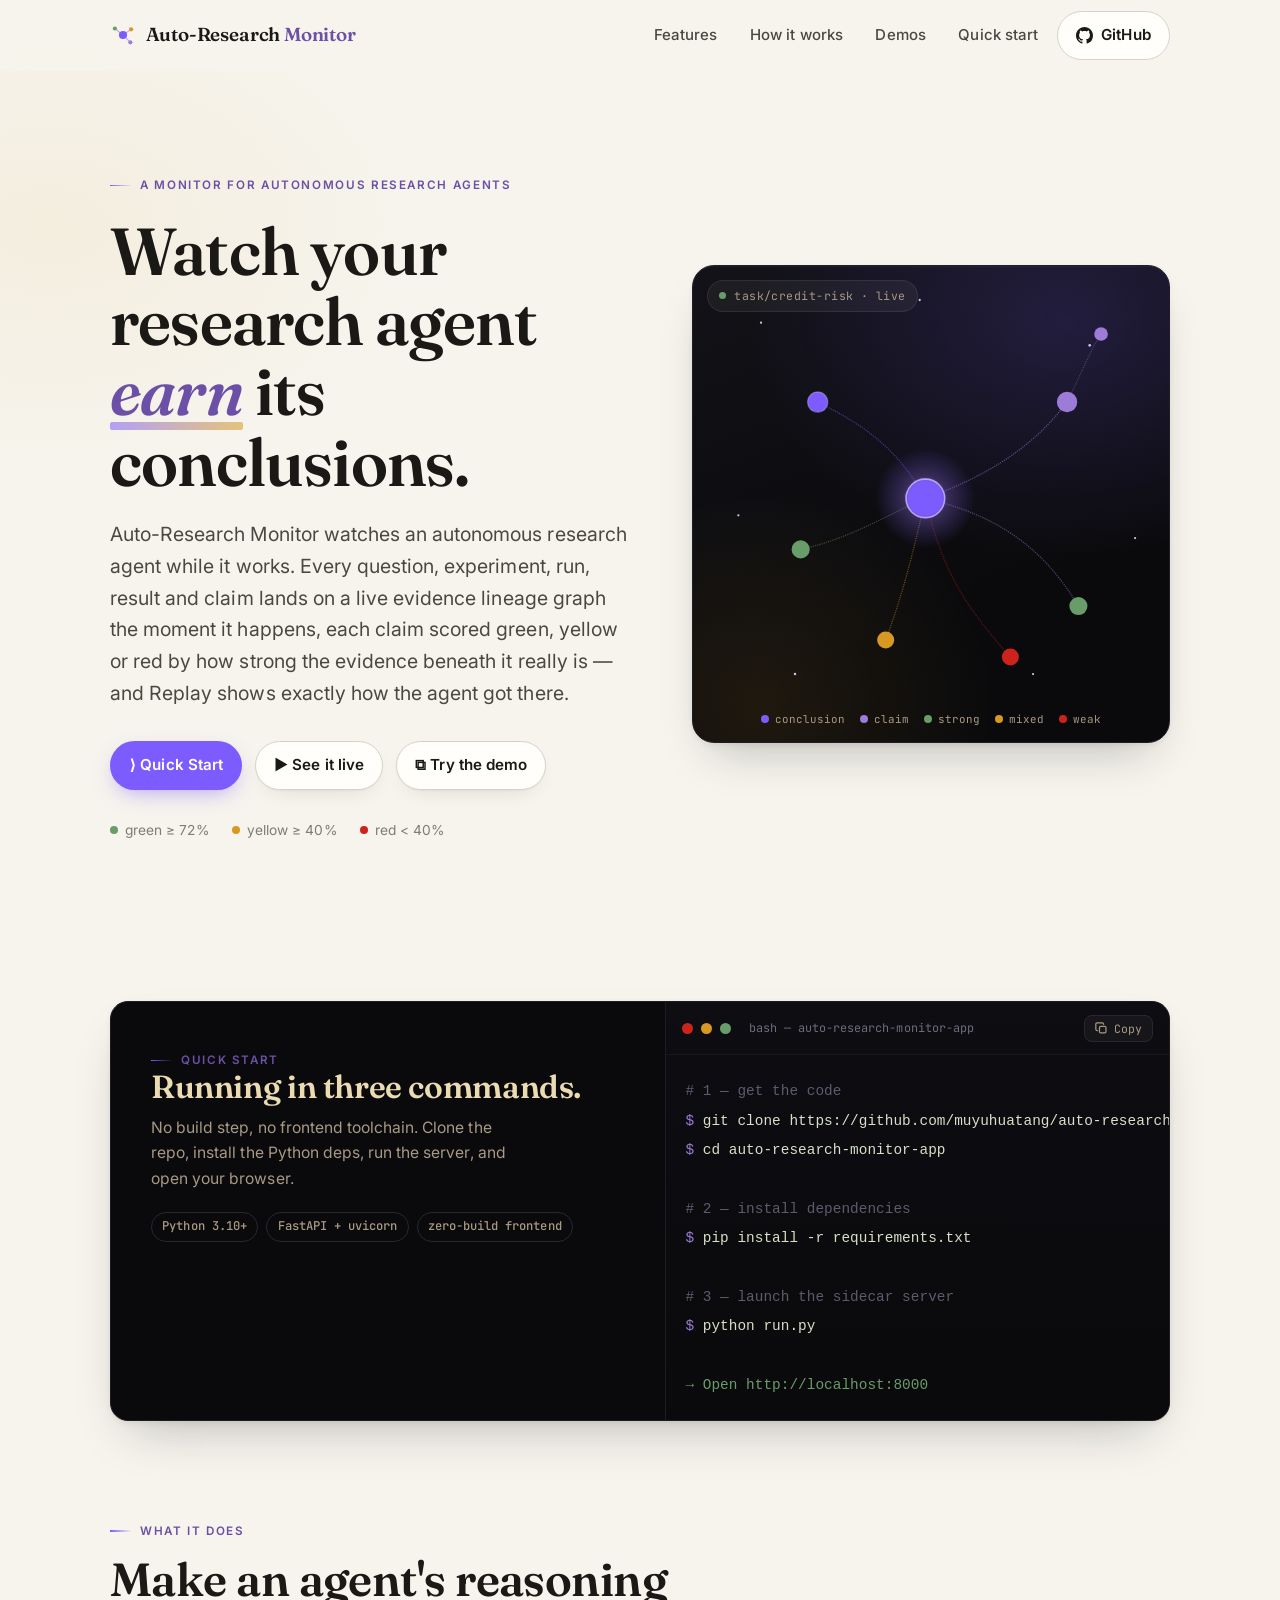
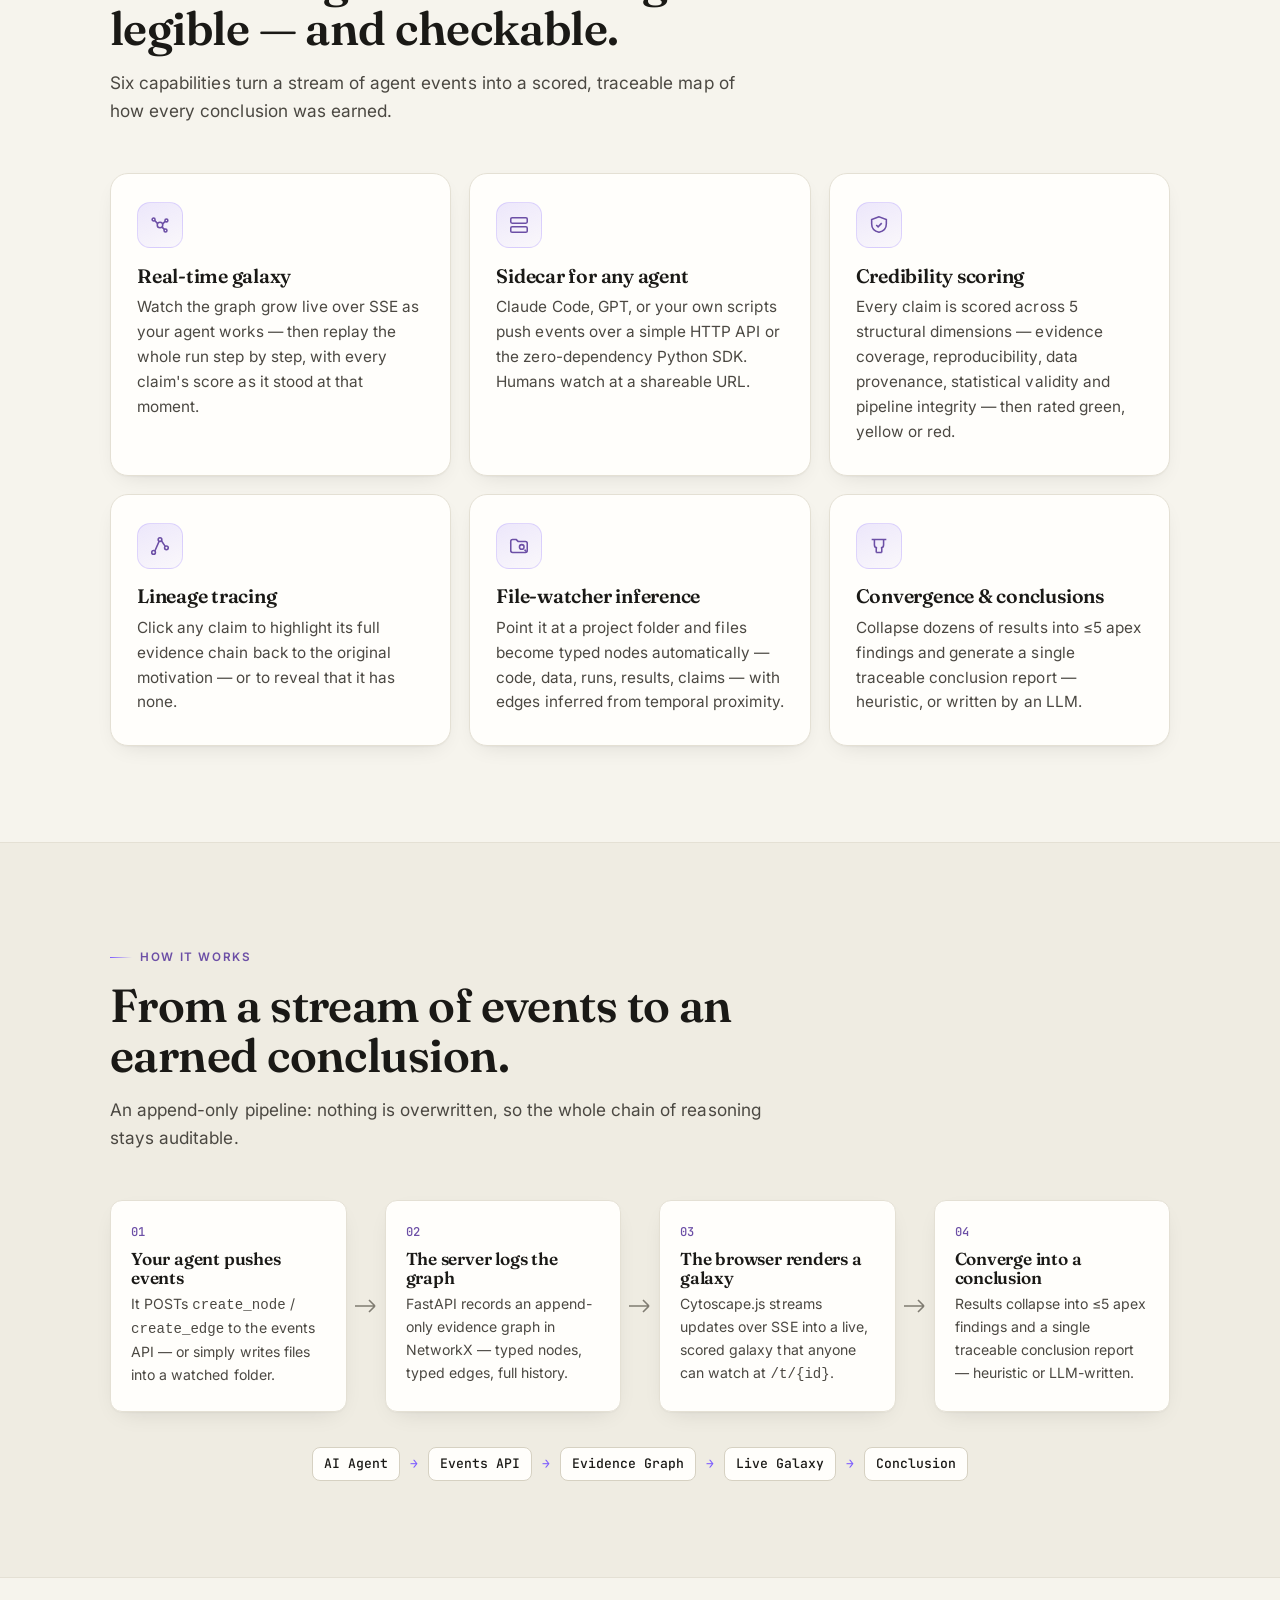
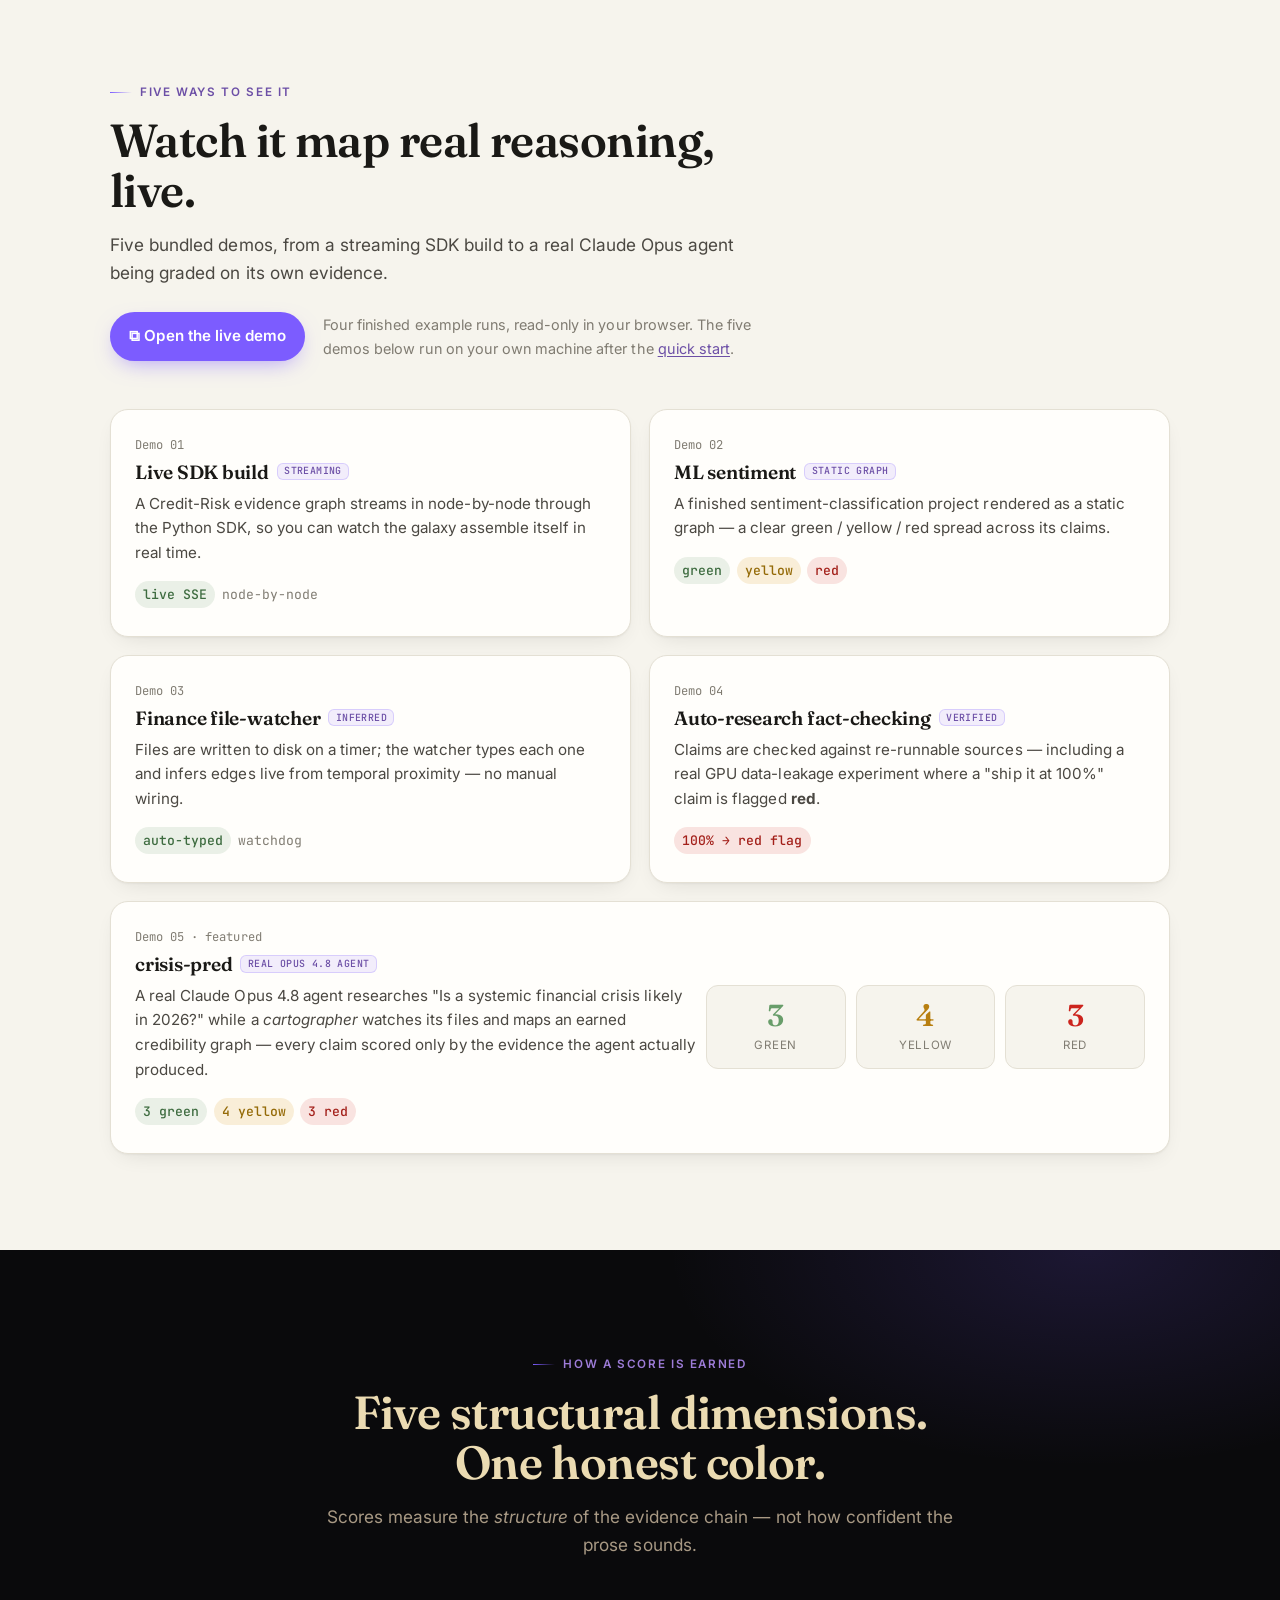
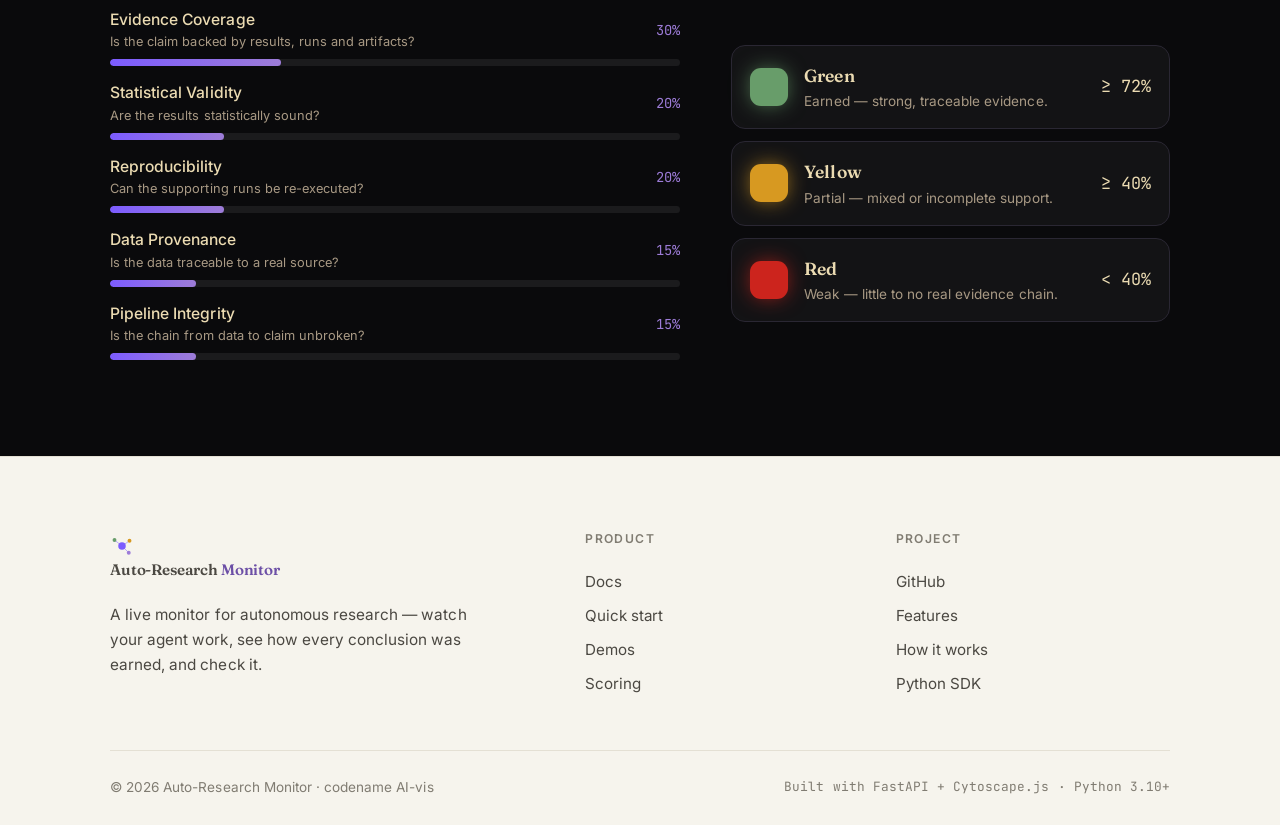
==== commit 355909b2: "Link the live demo from the Demos section" ====
--- a/index.html
+++ b/index.html
@@ -280,6 +280,9 @@
   .flowstrip .arr { color: var(--violet); font-weight: 700; }
 
   /* ---------- DEMOS ---------- */
+  .demo-cta { display: flex; flex-wrap: wrap; align-items: center; gap: .7rem 1.1rem; margin-top: 1.6rem; }
+  .demo-cta span { color: var(--ink-faint); font-size: .9rem; flex: 1 1 22ch; }
+  .demo-cta span a { color: var(--violet-deep); text-decoration: underline; text-underline-offset: 2px; }
   .demo-grid { display: grid; grid-template-columns: repeat(6, 1fr); gap: 18px; margin-top: 3rem; }
   .demo {
     background: var(--paper); border: 1px solid var(--line); border-radius: var(--radius);
@@ -355,7 +358,7 @@
     .codecard, .cred-grid { grid-template-columns: 1fr; }
     .terminal { border-left: none; border-top: 1px solid #1d1b25; }
     .demo-grid { grid-template-columns: repeat(2, 1fr); }
-    .demo.span3, .demo.span2 { grid-column: span 2; }
+    .demo.span3, .demo.span2, .demo.span6 { grid-column: span 2; }
     .crisis-feat { grid-template-columns: 1fr; }
     .crisis-feat .right { margin-top: 18px; }
   }
@@ -371,7 +374,7 @@
   @media (max-width: 620px){
     body { font-size: 16px; }
     .feature-grid, .demo-grid { grid-template-columns: 1fr; }
-    .demo.span3, .demo.span2 { grid-column: span 1; }
+    .demo.span3, .demo.span2, .demo.span6 { grid-column: span 1; }
     .foot-grid { grid-template-columns: 1fr 1fr; }
     .foot-col.first { grid-column: 1 / -1; }
     .crisis-feat .right { grid-template-columns: repeat(3,1fr); }
@@ -652,6 +655,7 @@
       <span class="eyebrow">Five ways to see it</span>
       <h2 id="demo-h">Watch it map real reasoning, live.</h2>
       <p>Five bundled demos, from a streaming SDK build to a real Claude Opus agent being graded on its own evidence.</p>
+      <div class="demo-cta"><a class="btn btn-violet" href="demo/">⧉ Open the live demo</a><span>Four finished example runs, read-only in your browser. The five demos below run on your own machine after the <a href="#quickstart">quick start</a>.</span></div>
     </div>
 
     <div class="demo-grid">
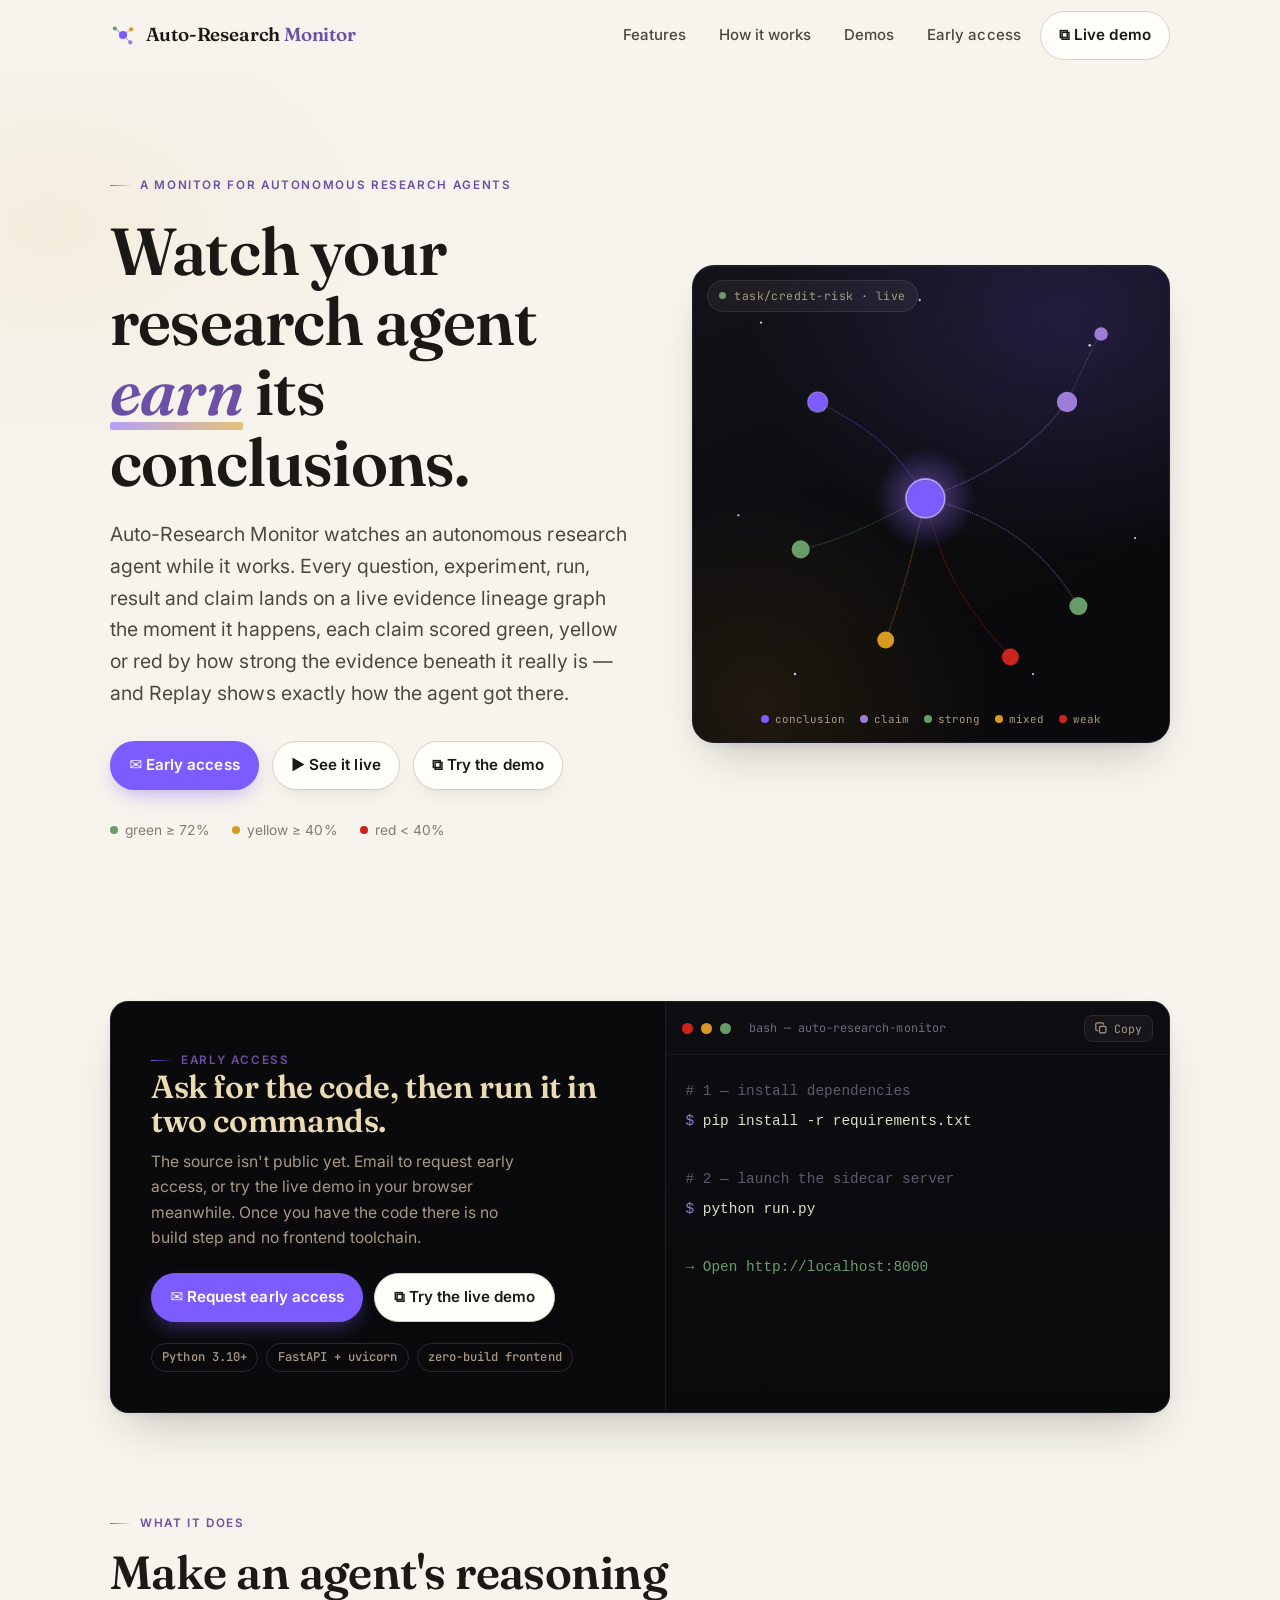
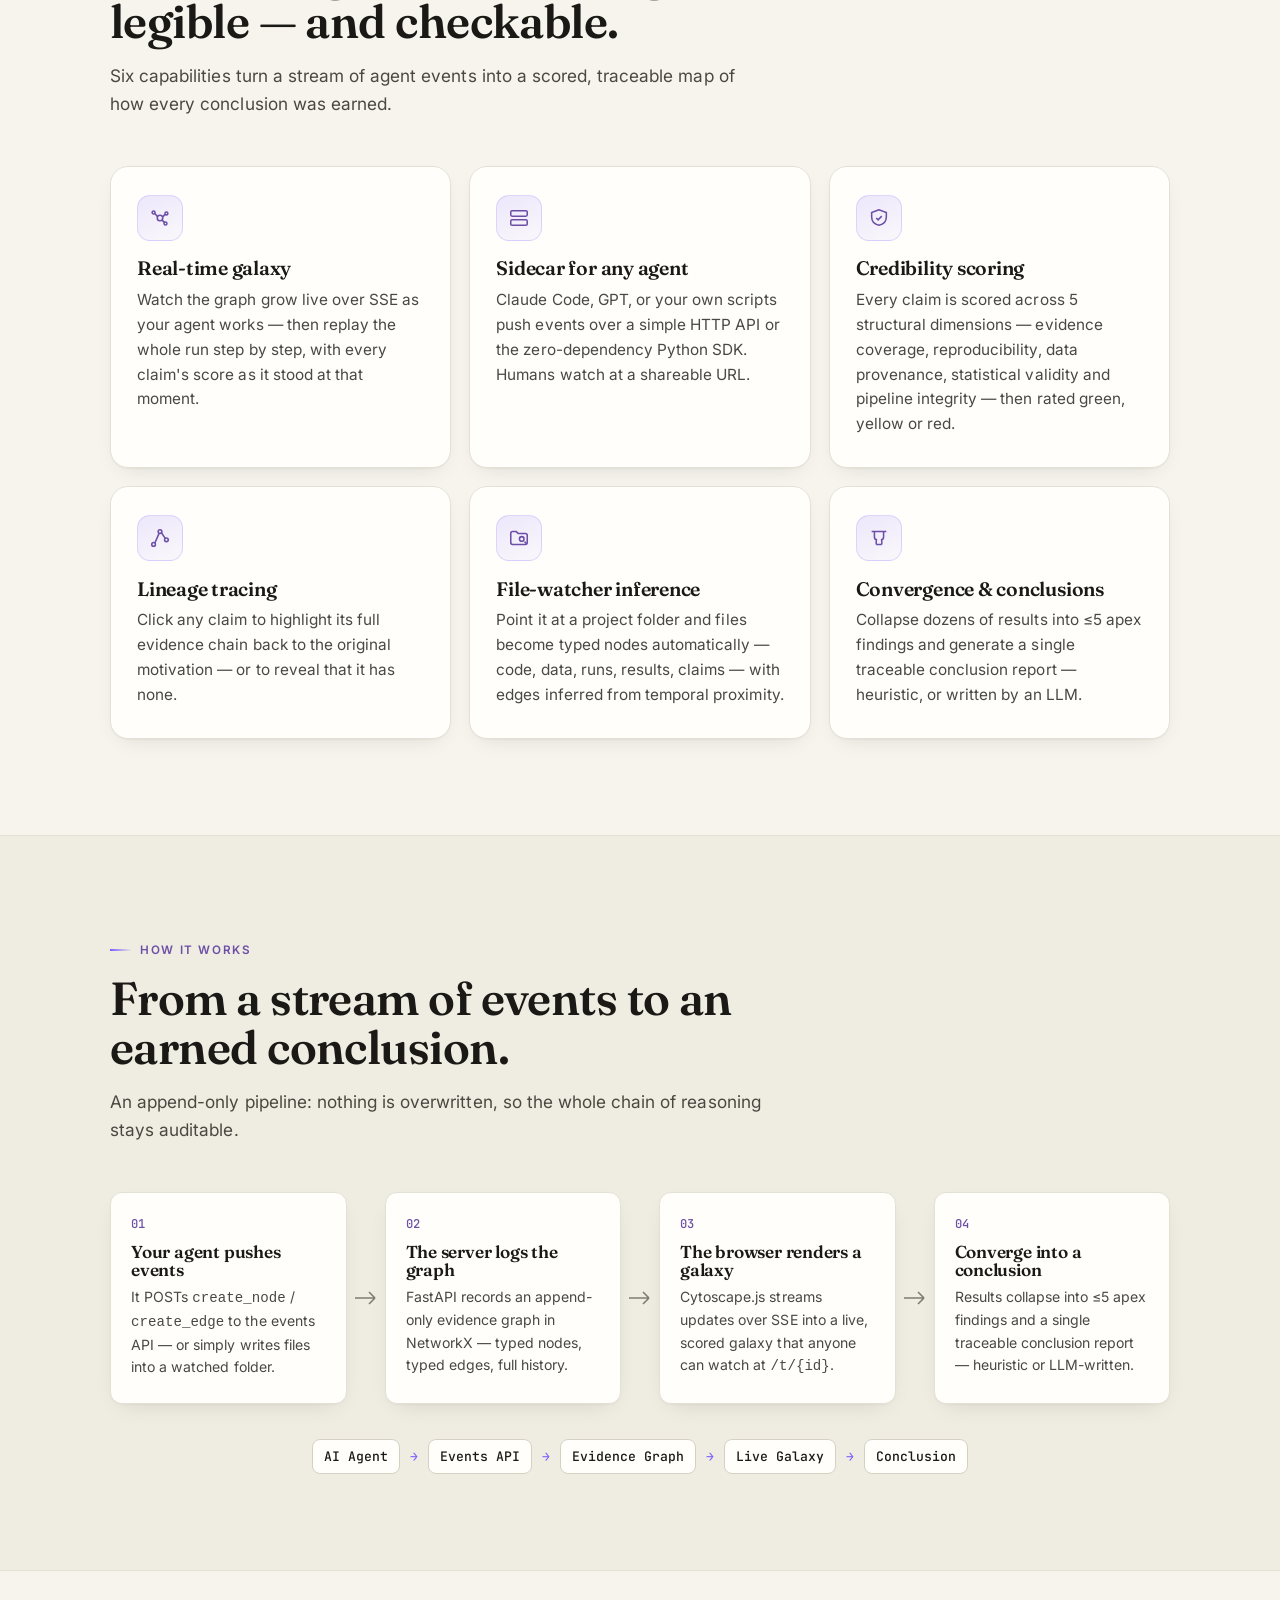
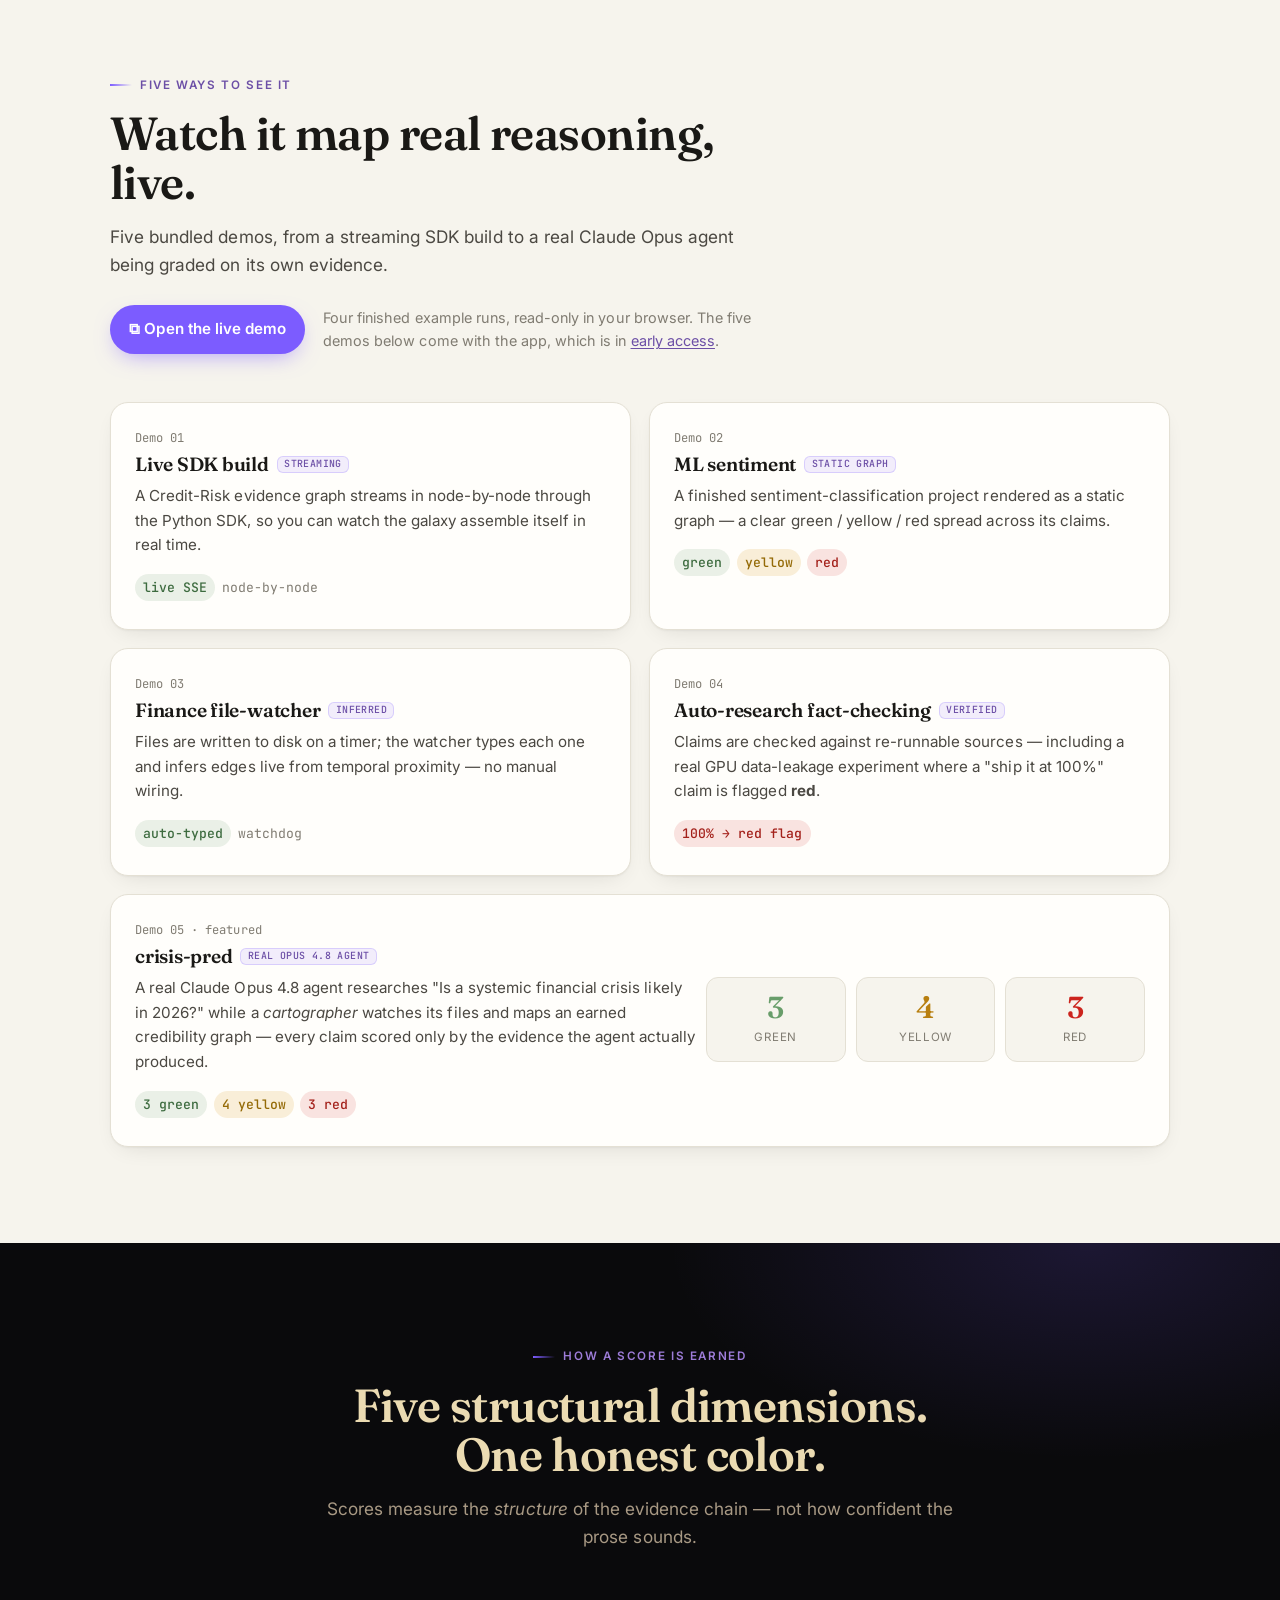
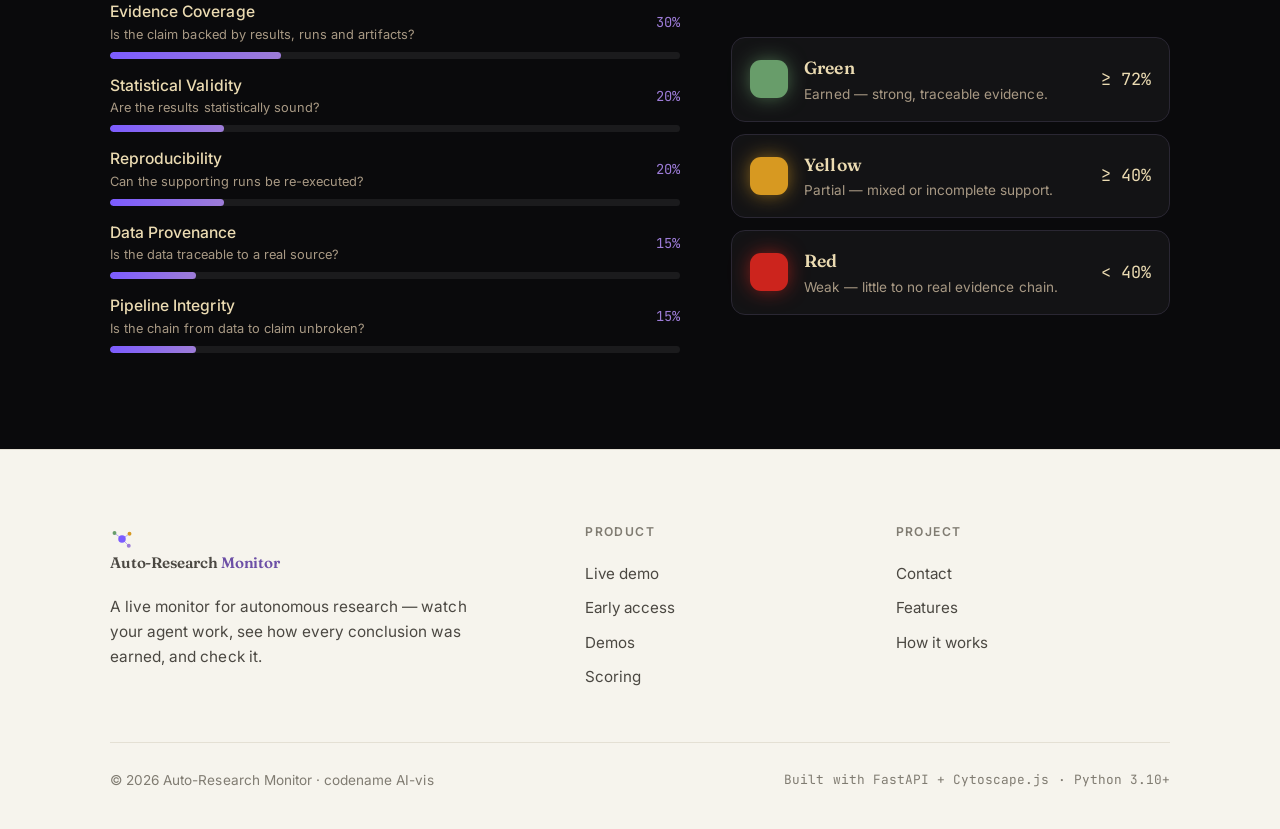
==== commit 8f9e1b12: "Early access: link the demo and a contact instead of the code" ====
--- a/index.html
+++ b/index.html
@@ -231,6 +231,8 @@
   pre.code .cmd { color: #d7e0c8; }
   pre.code .cm { color: #5e5a6e; }
   pre.code .ok { color: var(--green); }
+  /* The early-access card's buttons (scripts/static_site/early-access.html). */
+  .codecard .ea-cta { display: flex; flex-wrap: wrap; gap: .7rem; margin-top: 1.4rem; }
 
   /* ---------- SECTION SHELL ---------- */
   section { padding: clamp(54px, 8vw, 96px) 0; }
@@ -413,11 +415,10 @@
       <a class="navlink" href="#features">Features</a>
       <a class="navlink" href="#how">How it works</a>
       <a class="navlink" href="#demos">Demos</a>
-      <a class="navlink" href="#quickstart">Quick start</a>
-      <a class="btn btn-git" href="https://github.com/muyuhuatang/auto-research-monitor-app" aria-label="View on GitHub">
-        <svg width="17" height="17" viewBox="0 0 16 16" fill="currentColor" aria-hidden="true"><path d="M8 0C3.58 0 0 3.58 0 8c0 3.54 2.29 6.53 5.47 7.59.4.07.55-.17.55-.38 0-.19-.01-.82-.01-1.49-2.01.37-2.53-.49-2.69-.94-.09-.23-.48-.94-.82-1.13-.28-.15-.68-.52-.01-.53.63-.01 1.08.58 1.23.82.72 1.21 1.87.87 2.33.66.07-.52.28-.87.51-1.07-1.78-.2-3.64-.89-3.64-3.95 0-.87.31-1.59.82-2.15-.08-.2-.36-1.02.08-2.12 0 0 .67-.21 2.2.82.64-.18 1.32-.27 2-.27.68 0 1.36.09 2 .27 1.53-1.04 2.2-.82 2.2-.82.44 1.1.16 1.92.08 2.12.51.56.82 1.27.82 2.15 0 3.07-1.87 3.75-3.65 3.95.29.25.54.73.54 1.48 0 1.07-.01 1.93-.01 2.2 0 .21.15.46.55.38A8.01 8.01 0 0016 8c0-4.42-3.58-8-8-8z"/></svg>
-        GitHub
-      </a>
+      
+      <a class="navlink" href="#quickstart">Early access</a>
+      <a class="btn btn-git" href="demo/">⧉ Live demo</a>
+
     </nav>
 
     <button class="nav-toggle" id="navToggle" aria-label="Toggle menu" aria-controls="navLinks" aria-expanded="false"><span></span></button>
@@ -435,7 +436,7 @@
       <h1 class="reveal d2">Watch your research agent <span class="accent">earn</span> its conclusions.</h1>
       <p class="lede reveal d3">Auto-Research Monitor watches an autonomous research agent while it works. Every question, experiment, run, result and claim lands on a live evidence lineage graph the moment it happens, each claim scored green, yellow or red by how strong the evidence beneath it really is — and Replay shows exactly how the agent got there.</p>
       <div class="hero-cta reveal d4">
-        <a class="btn btn-violet" href="#quickstart">⟩ Quick Start</a>
+        <a class="btn btn-violet" href="#quickstart">✉ Early access</a>
         <a class="btn btn-ghost" href="#demos">▶ See it live</a>
         <a class="btn btn-ghost" href="demo/">⧉ Try the demo</a>
       </div>
@@ -508,35 +509,37 @@
 <!-- ============ QUICK START BAND ============ -->
 <section class="quickband" id="quickstart" aria-labelledby="qs-h">
   <div class="wrap">
+    
     <div class="codecard">
       <div class="copyblock">
-        <span class="eyebrow">Quick start</span>
-        <h2 id="qs-h">Running in three commands.</h2>
-        <p>No build step, no frontend toolchain. Clone the repo, install the Python deps, run the server, and open your browser.</p>
+        <span class="eyebrow">Early access</span>
+        <h2 id="qs-h">Ask for the code, then run it in two commands.</h2>
+        <p>The source isn't public yet. Email to request early access, or try the live demo in your browser meanwhile. Once you have the code there is no build step and no frontend toolchain.</p>
+        <div class="ea-cta">
+          <a class="btn btn-violet" href="mailto:fhuang181@gmail.com?subject=Auto-Research%20Monitor%20early%20access">✉ Request early access</a>
+          <a class="btn btn-ghost" href="demo/">⧉ Try the live demo</a>
+        </div>
         <div class="tags"><b>Python 3.10+</b><b>FastAPI + uvicorn</b><b>zero-build frontend</b></div>
       </div>
       <div class="terminal">
         <div class="term-bar">
           <i style="background:#CC241D"></i><i style="background:#D79921"></i><i style="background:#689D6A"></i>
-          <span class="t-title">bash — auto-research-monitor-app</span>
-          <button class="copy-btn" data-copy="git clone https://github.com/muyuhuatang/auto-research-monitor-app&#10;cd auto-research-monitor-app&#10;pip install -r requirements.txt&#10;python run.py" aria-label="Copy commands to clipboard">
+          <span class="t-title">bash — auto-research-monitor</span>
+          <button class="copy-btn" data-copy="pip install -r requirements.txt&#10;python run.py" aria-label="Copy commands to clipboard">
             <svg width="13" height="13" viewBox="0 0 16 16" fill="none" stroke="currentColor" stroke-width="1.5" aria-hidden="true"><rect x="5.5" y="5.5" width="8" height="8" rx="1.5"/><path d="M3.5 10.5h-1A1.5 1.5 0 011 9V2.5A1.5 1.5 0 012.5 1H9a1.5 1.5 0 011.5 1.5v1"/></svg>
             <span class="lbl">Copy</span>
           </button>
         </div>
-        <pre class="code"><code><span class="cm"># 1 — get the code</span>
-<span class="pmt">$</span> <span class="cmd">git clone https://github.com/muyuhuatang/auto-research-monitor-app</span>
-<span class="pmt">$</span> <span class="cmd">cd auto-research-monitor-app</span>
-
-<span class="cm"># 2 — install dependencies</span>
+        <pre class="code"><code><span class="cm"># 1 — install dependencies</span>
 <span class="pmt">$</span> <span class="cmd">pip install -r requirements.txt</span>
 
-<span class="cm"># 3 — launch the sidecar server</span>
+<span class="cm"># 2 — launch the sidecar server</span>
 <span class="pmt">$</span> <span class="cmd">python run.py</span>
 
 <span class="ok">→ Open http://localhost:8000</span></code></pre>
       </div>
     </div>
+
   </div>
 </section>
 
@@ -655,7 +658,7 @@
       <span class="eyebrow">Five ways to see it</span>
       <h2 id="demo-h">Watch it map real reasoning, live.</h2>
       <p>Five bundled demos, from a streaming SDK build to a real Claude Opus agent being graded on its own evidence.</p>
-      <div class="demo-cta"><a class="btn btn-violet" href="demo/">⧉ Open the live demo</a><span>Four finished example runs, read-only in your browser. The five demos below run on your own machine after the <a href="#quickstart">quick start</a>.</span></div>
+      <div class="demo-cta"><a class="btn btn-violet" href="demo/">⧉ Open the live demo</a><span>Four finished example runs, read-only in your browser. The five demos below come with the app, which is in <a href="#quickstart">early access</a>.</span></div>
     </div>
 
     <div class="demo-grid">
@@ -768,21 +771,22 @@
         <p class="tagline">A live monitor for autonomous research — watch your agent work, see how every conclusion was earned, and check it.</p>
       </div>
 
+      
       <div class="foot-col">
         <h4>Product</h4>
-        <a href="https://github.com/muyuhuatang/auto-research-monitor-app/blob/main/docs/quick-start.md">Docs</a>
-        <a href="#quickstart">Quick start</a>
+        <a href="demo/">Live demo</a>
+        <a href="#quickstart">Early access</a>
         <a href="#demos">Demos</a>
         <a href="#scoring">Scoring</a>
       </div>
 
       <div class="foot-col">
         <h4>Project</h4>
-        <a href="https://github.com/muyuhuatang/auto-research-monitor-app">GitHub</a>
+        <a href="mailto:fhuang181@gmail.com?subject=Auto-Research%20Monitor">Contact</a>
         <a href="#features">Features</a>
         <a href="#how">How it works</a>
-        <a href="https://github.com/muyuhuatang/auto-research-monitor-app#sdk-reference">Python SDK</a>
-      </div>
+      </div>
+
     </div>
 
     <div class="foot-bottom">
